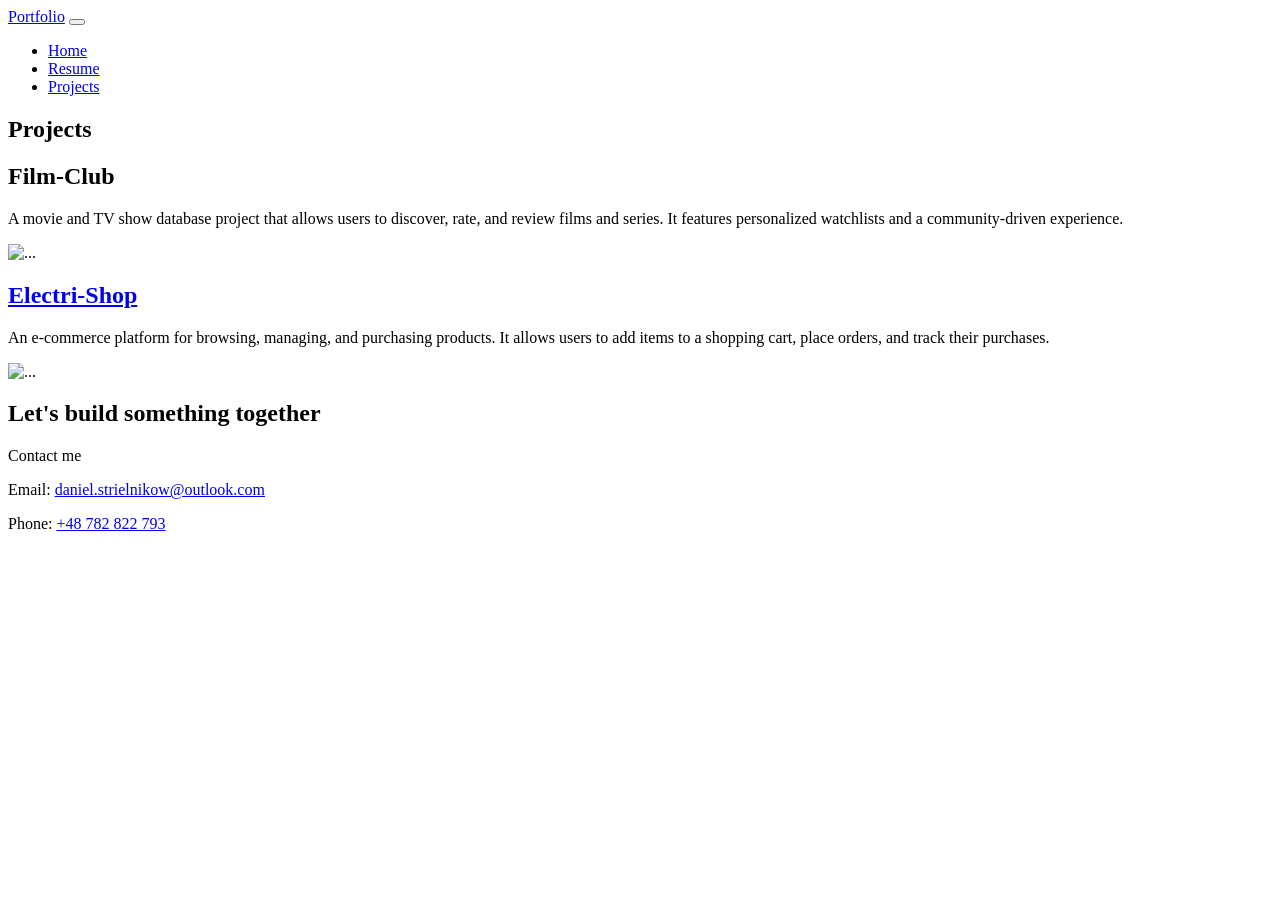
==== projects.html @ 2584d1ca "Fix3" ====
<!DOCTYPE html>
<html lang="pl">
<head>
    <meta charset="utf-8"/>
    <meta name="viewport" content="width=device-width, initial-scale=1, shrink-to-fit=no"/>
    <meta name="description" content="Portfolio Java Developer"/>
    <meta name="author" content="Daniel Strielnikow"/>
    <title>Portfolio - Project</title>
    <!-- Favicon-->
    <link rel="icon" type="image/x-icon" href="images/favicon.ico"/>
    <!-- Custom Google font-->
    <link rel="preconnect" href="https://fonts.googleapis.com"/>
    <link rel="preconnect" href="https://fonts.gstatic.com" crossorigin/>
    <link href="https://fonts.googleapis.com/css2?family=Plus+Jakarta+Sans:wght@100;200;300;400;500;600;700;800;900&amp;display=swap"
          rel="stylesheet"/>
    <!-- Bootstrap icons-->
    <link href="/portfolio/css/styles.css" rel="stylesheet"/>
</head>
<body class="d-flex flex-column h-100 bg-light">
<main class="flex-shrink-0">
    <!-- Navigation-->
    <nav class="navbar navbar-expand-lg navbar-light bg-white py-3">
        <div class="container px-5">
            <a class="navbar-brand" href="/portfolio/index.html"><span class="fw-bolder text-primary">Portfolio</span></a>
            <button class="navbar-toggler" type="button" data-bs-toggle="collapse"
                    data-bs-target="#navbarSupportedContent"
                    aria-controls="navbarSupportedContent" aria-expanded="false" aria-label="Toggle navigation"><span
                    class="navbar-toggler-icon"></span></button>
            <div class="collapse navbar-collapse" id="navbarSupportedContent">
                <ul class="navbar-nav ms-auto mb-2 mb-lg-0 small fw-bolder">
                    <li class="nav-item"><a class="nav-link" href="/portfolio/index.html">Home</a></li>
                    <li class="nav-item"><a class="nav-link" href="/portfolio/resume.html">Resume</a></li>
                    <li class="nav-item"><a class="nav-link" href="/portfolio/projects.html">Projects</a></li>
                </ul>
            </div>
        </div>
    </nav>
    <!-- Projects Section-->
    <section class="py-5">
        <div class="container px-5 mb-5">
            <div class="text-center mb-5">
                <h1 class="display-5 fw-bolder mb-0"><span class="text-gradient d-inline">Projects</span></h1>
            </div>
            <div class="row gx-5 justify-content-center">
                <div class="col-lg-11 col-xl-9 col-xxl-8">
                    <!-- Project Card 1-->
                    <div class="card overflow-hidden shadow rounded-4 border-0 mb-5">
                        <div class="card-body p-0">
                            <div class="d-flex align-items-center">
                                <div class="p-5">
                                    <h2 class="fw-bolder">Film-Club</h2>
                                    <p>
                                        A movie and TV show database project that allows users to discover, rate, and
                                        review films and series.
                                        It features personalized watchlists and a community-driven experience.
                                    </p>
                                </div>
                                <img class="img-fluid" src="https://dummyimage.com/300x400/343a40/6c757d" alt="..."/>
                            </div>
                        </div>
                    </div>
                    <!-- Project Card 2-->
                    <div class="card overflow-hidden shadow rounded-4 border-0">
                        <div class="card-body p-0">
                            <div class="d-flex align-items-center">
                                <div class="p-5">
                                    <a href="https://verdant-tapioca-b788b1.netlify.app/" target="_blank">
                                        <h2 class="fw-bolder">Electri-Shop</h2>
                                    </a>
                                    <p>
                                        An e-commerce platform for browsing, managing, and purchasing products. It
                                        allows users to add
                                        items to a shopping cart, place orders, and track their purchases.
                                    </p>
                                </div>
                                <img class="img-fluid" src="https://dummyimage.com/300x400/343a40/6c757d" alt="..."/>
                            </div>
                        </div>
                    </div>
                </div>
            </div>
        </div>
    </section>
    <section class="py-5 bg-gradient-primary-to-secondary text-white">
        <div class="container px-5 my-5">
            <div class="text-center">
                <h2 class="display-4 fw-bolder mb-4">Let's build something together</h2>
                <p class="fs -3 fw-bold mb-3">Contact me</p>
                <p class="fs-5 mb-1">Email: <a href="mailto:daniel.strielnikow@outlook.com" class="text-white">daniel.strielnikow@outlook.com</a></p>
                <p class="fs-5 mb-0">Phone: <a href="tel:+48782822793" class="text-white">+48 782 822 793</a></p>
            </div>
        </div>
    </section>

</main>
</body>
</html>
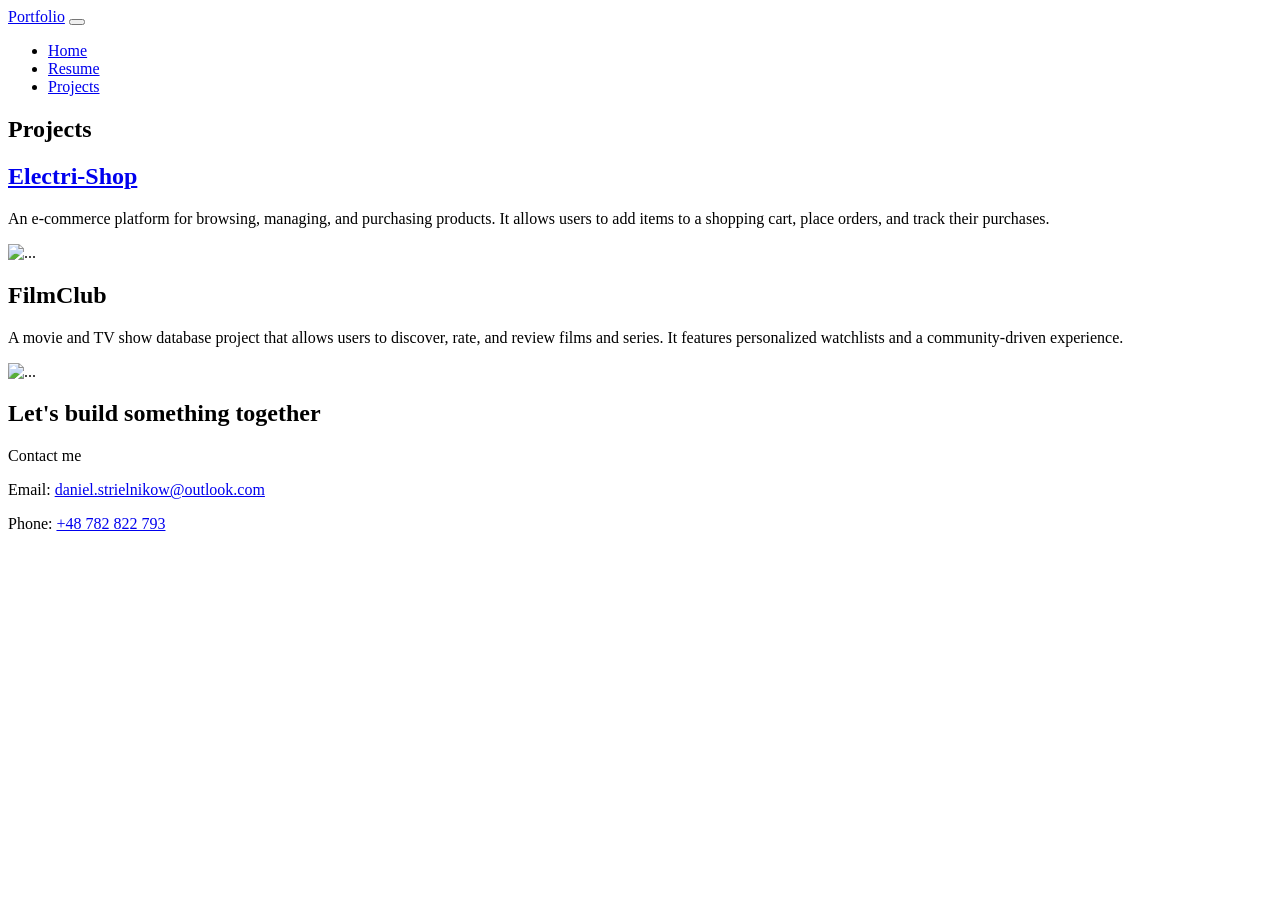
==== commit 8fbda96a: "Add images" ====
--- a/projects.html
+++ b/projects.html
@@ -7,7 +7,7 @@
     <meta name="author" content="Daniel Strielnikow"/>
     <title>Portfolio - Project</title>
     <!-- Favicon-->
-    <link rel="icon" type="image/x-icon" href="images/favicon.ico"/>
+    <link rel="icon" type="image/x-icon" href="/portfolio/images/favicon.ico"/>
     <!-- Custom Google font-->
     <link rel="preconnect" href="https://fonts.googleapis.com"/>
     <link rel="preconnect" href="https://fonts.gstatic.com" crossorigin/>
@@ -43,24 +43,8 @@
             </div>
             <div class="row gx-5 justify-content-center">
                 <div class="col-lg-11 col-xl-9 col-xxl-8">
-                    <!-- Project Card 1-->
+                    <!-- Project Card 2-->
                     <div class="card overflow-hidden shadow rounded-4 border-0 mb-5">
-                        <div class="card-body p-0">
-                            <div class="d-flex align-items-center">
-                                <div class="p-5">
-                                    <h2 class="fw-bolder">Film-Club</h2>
-                                    <p>
-                                        A movie and TV show database project that allows users to discover, rate, and
-                                        review films and series.
-                                        It features personalized watchlists and a community-driven experience.
-                                    </p>
-                                </div>
-                                <img class="img-fluid" src="https://dummyimage.com/300x400/343a40/6c757d" alt="..."/>
-                            </div>
-                        </div>
-                    </div>
-                    <!-- Project Card 2-->
-                    <div class="card overflow-hidden shadow rounded-4 border-0">
                         <div class="card-body p-0">
                             <div class="d-flex align-items-center">
                                 <div class="p-5">
@@ -73,7 +57,23 @@
                                         items to a shopping cart, place orders, and track their purchases.
                                     </p>
                                 </div>
-                                <img class="img-fluid" src="https://dummyimage.com/300x400/343a40/6c757d" alt="..."/>
+                                <img class="img-fluid" src="/portfolio/images/Electri-shop-image.png" alt="..."/>
+                            </div>
+                        </div>
+                    </div>
+                    <!-- Project Card 2-->
+                    <div class="card overflow-hidden shadow rounded-4 border-0 mb-5">
+                        <div class="card-body p-0">
+                            <div class="d-flex align-items-center">
+                                <div class="p-5">
+                                    <h2 class="fw-bolder">FilmClub</h2>
+                                    <p>
+                                        A movie and TV show database project that allows users to discover, rate, and
+                                        review films and series.
+                                        It features personalized watchlists and a community-driven experience.
+                                    </p>
+                                </div>
+                                <img class="img-fluid" src="/portfolio/images/FilmClub-image.png" alt="..."/>
                             </div>
                         </div>
                     </div>
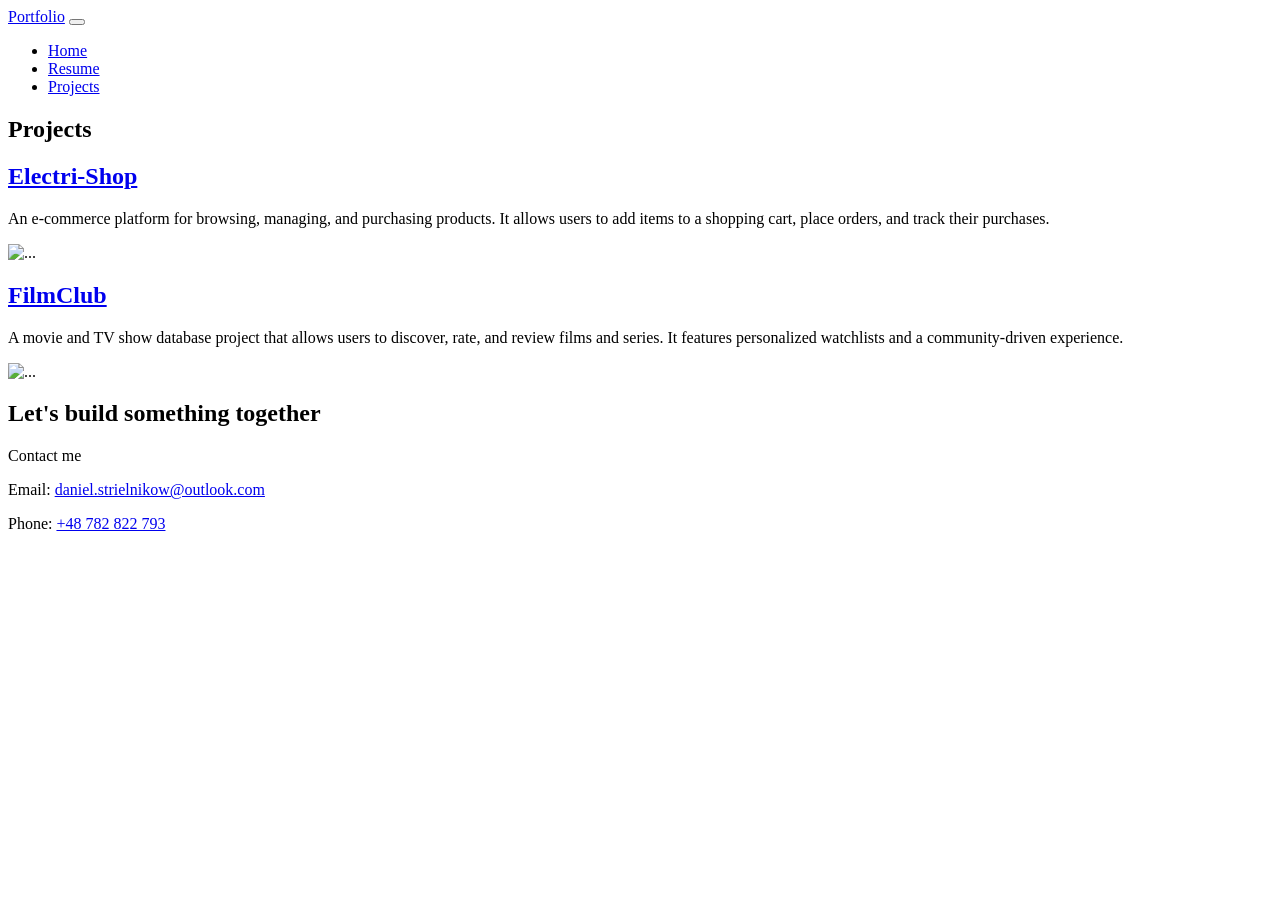
==== commit 9eea6db6: "link project" ====
--- a/projects.html
+++ b/projects.html
@@ -21,7 +21,8 @@
     <!-- Navigation-->
     <nav class="navbar navbar-expand-lg navbar-light bg-white py-3">
         <div class="container px-5">
-            <a class="navbar-brand" href="/portfolio/index.html"><span class="fw-bolder text-primary">Portfolio</span></a>
+            <a class="navbar-brand" href="/portfolio/index.html"><span
+                    class="fw-bolder text-primary">Portfolio</span></a>
             <button class="navbar-toggler" type="button" data-bs-toggle="collapse"
                     data-bs-target="#navbarSupportedContent"
                     aria-controls="navbarSupportedContent" aria-expanded="false" aria-label="Toggle navigation"><span
@@ -66,7 +67,9 @@
                         <div class="card-body p-0">
                             <div class="d-flex align-items-center">
                                 <div class="p-5">
-                                    <h2 class="fw-bolder">FilmClub</h2>
+                                    <a href="https://filmclub-z7r9.onrender.com" target="_blank">
+                                        <h2 class="fw-bolder">FilmClub</h2>
+                                    </a>
                                     <p>
                                         A movie and TV show database project that allows users to discover, rate, and
                                         review films and series.
@@ -86,7 +89,8 @@
             <div class="text-center">
                 <h2 class="display-4 fw-bolder mb-4">Let's build something together</h2>
                 <p class="fs -3 fw-bold mb-3">Contact me</p>
-                <p class="fs-5 mb-1">Email: <a href="mailto:daniel.strielnikow@outlook.com" class="text-white">daniel.strielnikow@outlook.com</a></p>
+                <p class="fs-5 mb-1">Email: <a href="mailto:daniel.strielnikow@outlook.com" class="text-white">daniel.strielnikow@outlook.com</a>
+                </p>
                 <p class="fs-5 mb-0">Phone: <a href="tel:+48782822793" class="text-white">+48 782 822 793</a></p>
             </div>
         </div>
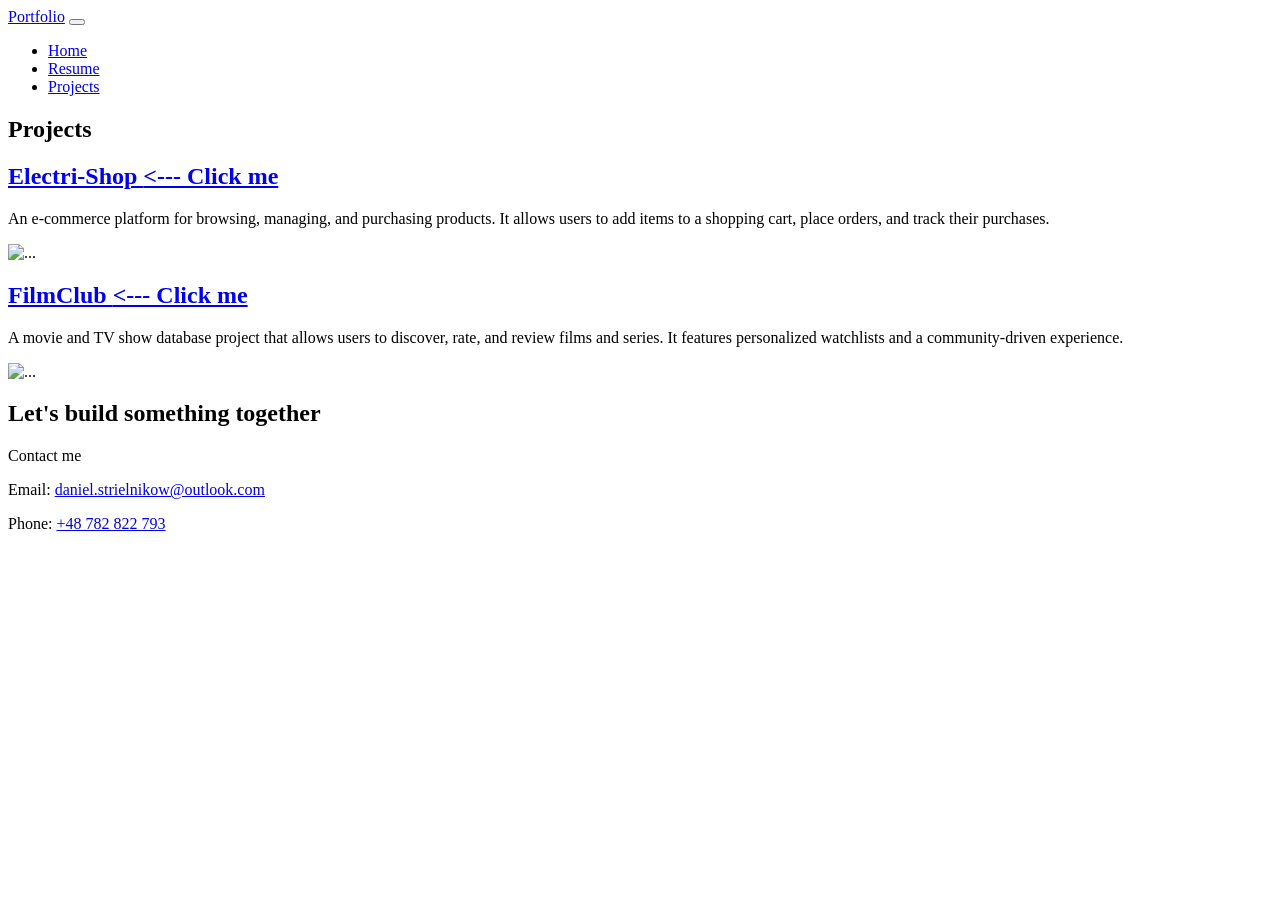
==== commit f0d4ae4a: "Add css Click me" ====
--- a/projects.html
+++ b/projects.html
@@ -50,7 +50,9 @@
                             <div class="d-flex align-items-center">
                                 <div class="p-5">
                                     <a href="https://verdant-tapioca-b788b1.netlify.app/" target="_blank">
-                                        <h2 class="fw-bolder">Electri-Shop</h2>
+                                        <h2 class="fw-bolder">
+                                            Electri-Shop <span class="click-me">&lt;--- Click me</span>
+                                        </h2>
                                     </a>
                                     <p>
                                         An e-commerce platform for browsing, managing, and purchasing products. It
@@ -68,7 +70,9 @@
                             <div class="d-flex align-items-center">
                                 <div class="p-5">
                                     <a href="https://filmclub-z7r9.onrender.com" target="_blank">
-                                        <h2 class="fw-bolder">FilmClub</h2>
+                                        <h2 class="fw-bolder">
+                                            FilmClub <span class="click-me">&lt;--- Click me</span>
+                                        </h2>
                                     </a>
                                     <p>
                                         A movie and TV show database project that allows users to discover, rate, and
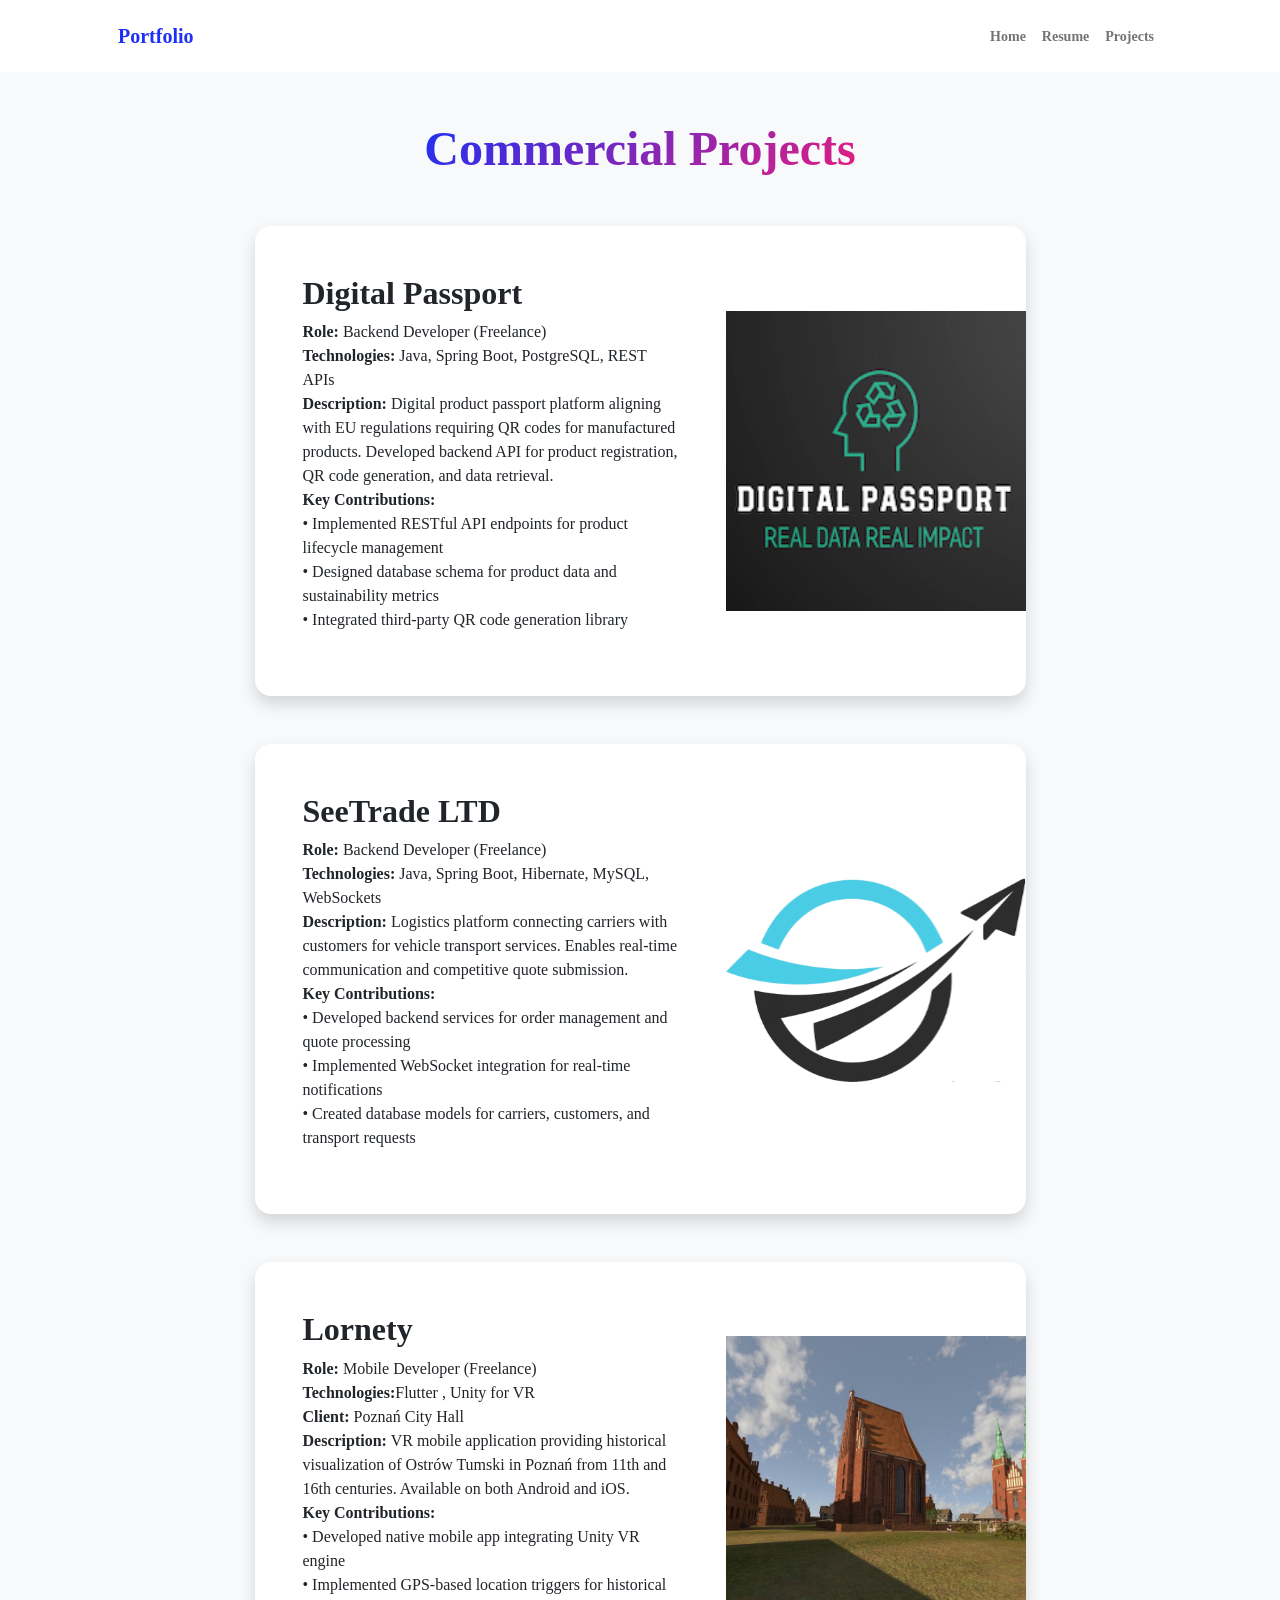
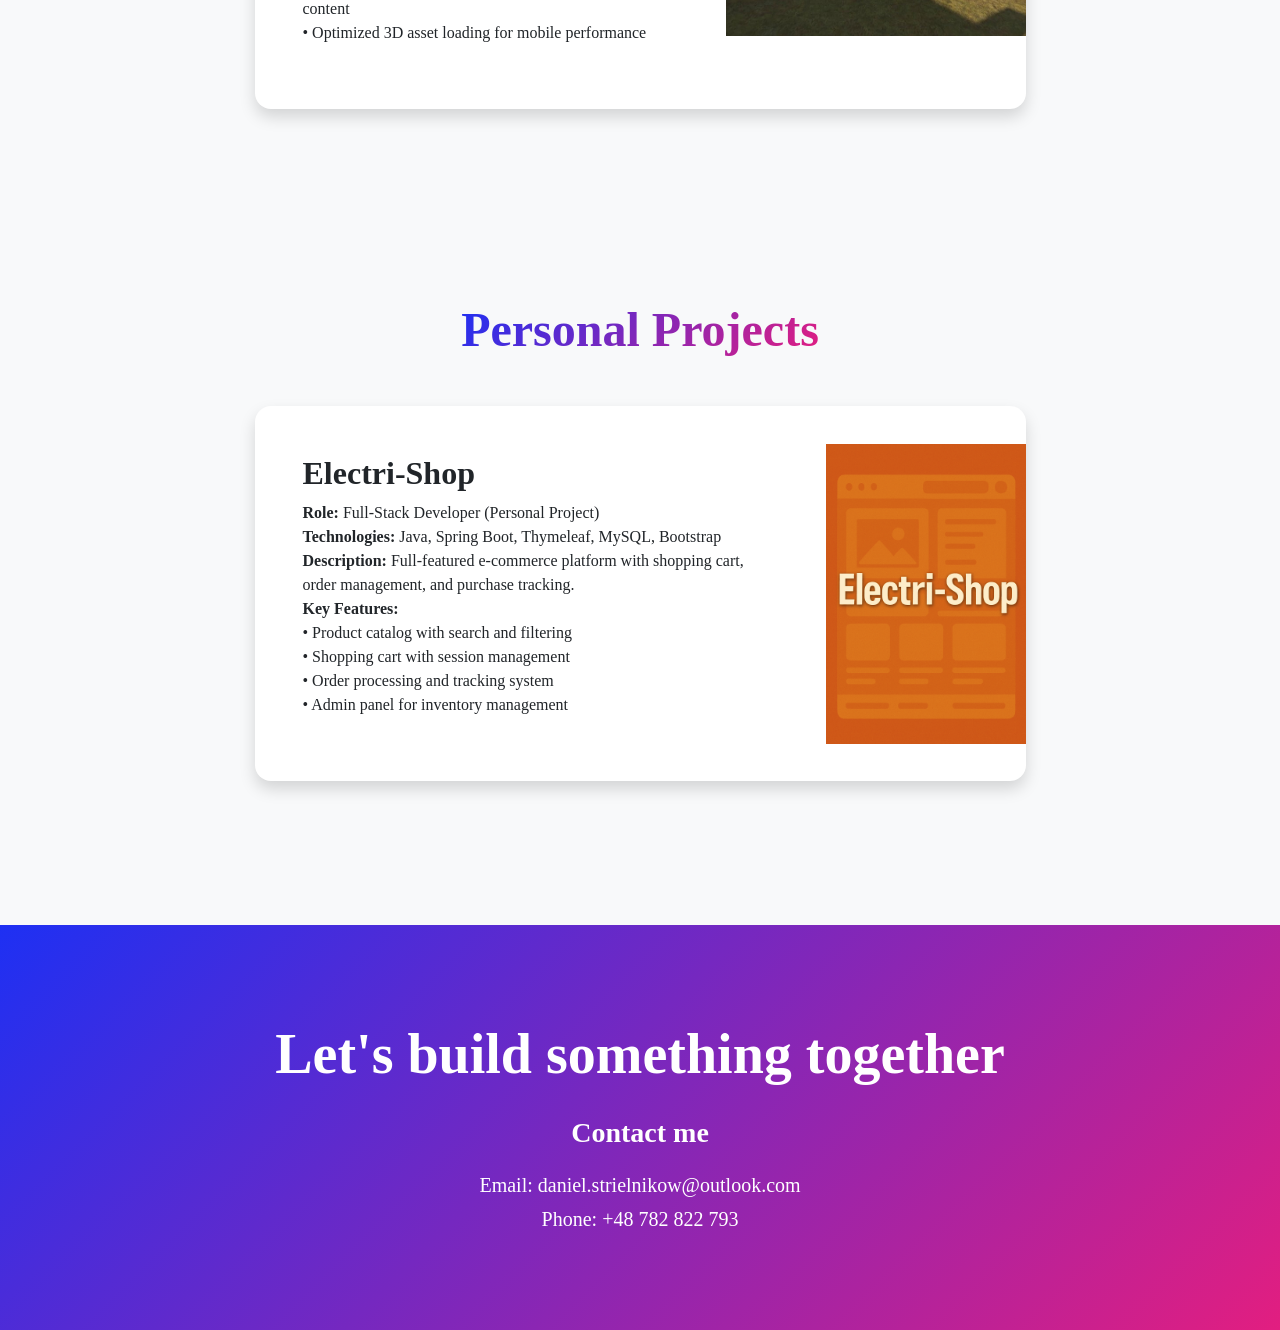
==== commit aee7e8d2: "Improve portfolio professionalism and content" ====
--- a/projects.html
+++ b/projects.html
@@ -3,25 +3,33 @@
 <head>
     <meta charset="utf-8"/>
     <meta name="viewport" content="width=device-width, initial-scale=1, shrink-to-fit=no"/>
-    <meta name="description" content="Portfolio Java Developer"/>
+    <meta name="description" content="Daniel Strielnikow's Projects - Commercial and personal Java projects including Digital Passport, SeeTrade LTD, Lornety VR, and Electri-Shop."/>
     <meta name="author" content="Daniel Strielnikow"/>
-    <title>Portfolio - Project</title>
+    <meta name="keywords" content="Java Projects, E-commerce, Digital Passport, VR Application, Spring Boot, Web Development"/>
+    <title>Projects - Daniel Strielnikow Portfolio</title>
+    <!-- Open Graph / Social Media Meta Tags -->
+    <meta property="og:type" content="website" />
+    <meta property="og:title" content="Projects - Daniel Strielnikow Portfolio" />
+    <meta property="og:description" content="Explore commercial and personal projects by Daniel Strielnikow, including e-commerce platforms, VR applications, and logistics solutions." />
+    <meta name="twitter:card" content="summary_large_image" />
+    <meta name="twitter:title" content="Projects - Daniel Strielnikow Portfolio" />
     <!-- Favicon-->
-    <link rel="icon" type="image/x-icon" href="/portfolio/images/favicon.ico"/>
+    <link rel="icon" type="image/x-icon" href="images/favicon.ico"/>
     <!-- Custom Google font-->
     <link rel="preconnect" href="https://fonts.googleapis.com"/>
     <link rel="preconnect" href="https://fonts.gstatic.com" crossorigin/>
     <link href="https://fonts.googleapis.com/css2?family=Plus+Jakarta+Sans:wght@100;200;300;400;500;600;700;800;900&amp;display=swap"
           rel="stylesheet"/>
     <!-- Bootstrap icons-->
-    <link href="/portfolio/css/styles.css" rel="stylesheet"/>
+    <link href="https://cdn.jsdelivr.net/npm/bootstrap-icons@1.8.1/font/bootstrap-icons.css" rel="stylesheet" />
+    <link href="css/styles.css" rel="stylesheet"/>
 </head>
 <body class="d-flex flex-column h-100 bg-light">
 <main class="flex-shrink-0">
     <!-- Navigation-->
     <nav class="navbar navbar-expand-lg navbar-light bg-white py-3">
         <div class="container px-5">
-            <a class="navbar-brand" href="/portfolio/index.html"><span
+            <a class="navbar-brand" href="index.html"><span
                     class="fw-bolder text-primary">Portfolio</span></a>
             <button class="navbar-toggler" type="button" data-bs-toggle="collapse"
                     data-bs-target="#navbarSupportedContent"
@@ -29,18 +37,105 @@
                     class="navbar-toggler-icon"></span></button>
             <div class="collapse navbar-collapse" id="navbarSupportedContent">
                 <ul class="navbar-nav ms-auto mb-2 mb-lg-0 small fw-bolder">
-                    <li class="nav-item"><a class="nav-link" href="/portfolio/index.html">Home</a></li>
-                    <li class="nav-item"><a class="nav-link" href="/portfolio/resume.html">Resume</a></li>
-                    <li class="nav-item"><a class="nav-link" href="/portfolio/projects.html">Projects</a></li>
+                    <li class="nav-item"><a class="nav-link" href="index.html">Home</a></li>
+                    <li class="nav-item"><a class="nav-link" href="resume.html">Resume</a></li>
+                    <li class="nav-item"><a class="nav-link" href="projects.html">Projects</a></li>
                 </ul>
             </div>
         </div>
     </nav>
+    <!-- commercial project Section-->
+    <section class="py-5">
+        <div class="container px-5 mb-5">
+            <div class="text-center mb-5">
+                <h1 class="display-5 fw-bolder mb-0"><span class="text-gradient d-inline">Commercial Projects</span></h1>
+            </div>
+            <div class="row gx-5 justify-content-center">
+                <div class="col-lg-11 col-xl-9 col-xxl-8">
+                    <!-- Project Card 2-->
+                    <div class="card overflow-hidden shadow rounded-4 border-0 mb-5">
+                        <div class="card-body p-0">
+                            <div class="d-flex align-items-center">
+                                <div class="p-5">
+                                        <h2 class="fw-bolder">
+                                            Digital Passport
+                                        </h2>
+                                    <p>
+                                        <strong>Role:</strong> Backend Developer (Freelance)<br>
+                                        <strong>Technologies:</strong> Java, Spring Boot, PostgreSQL, REST APIs<br>
+                                        <strong>Description:</strong> Digital product passport platform aligning with EU regulations
+                                        requiring QR codes for manufactured products. Developed backend API for product registration,
+                                        QR code generation, and data retrieval.<br>
+                                        <strong>Key Contributions:</strong><br>
+                                        • Implemented RESTful API endpoints for product lifecycle management<br>
+                                        • Designed database schema for product data and sustainability metrics<br>
+                                        • Integrated third-party QR code generation library
+                                    </p>
+                                </div>
+                                <img class="img-fluid project-img" src="images/digital-passport.png" alt="Digital Passport platform screenshot"/>
+                            </div>
+                        </div>
+                    </div>
+                    <!-- Project Card 2-->
+                    <div class="card overflow-hidden shadow rounded-4 border-0 mb-5">
+                        <div class="card-body p-0">
+                            <div class="d-flex align-items-center">
+                                <div class="p-5">
+                                    <a href="https://seetrade.eu/pl/" target="_blank">
+                                        <h2 class="fw-bolder">
+                                            SeeTrade LTD
+                                        </h2>
+                                    </a>
+                                    <p>
+                                        <strong>Role:</strong> Backend Developer (Freelance)<br>
+                                        <strong>Technologies:</strong> Java, Spring Boot, Hibernate, MySQL, WebSockets<br>
+                                        <strong>Description:</strong> Logistics platform connecting carriers with customers for vehicle
+                                        transport services. Enables real-time communication and competitive quote submission.<br>
+                                        <strong>Key Contributions:</strong><br>
+                                        • Developed backend services for order management and quote processing<br>
+                                        • Implemented WebSocket integration for real-time notifications<br>
+                                        • Created database models for carriers, customers, and transport requests
+                                    </p>
+                                </div>
+                                <img class="img-fluid project-img project-img-small" src="images/seetradeLogo-D3Ym0yxh.svg" alt="SeeTrade LTD logistics platform logo"/>
+                            </div>
+                        </div>
+                    </div>
+                    <!-- Project Card 2-->
+                    <div class="card overflow-hidden shadow rounded-4 border-0 mb-5">
+                        <div class="card-body p-0">
+                            <div class="d-flex align-items-center">
+                                <div class="p-5">
+                                    <a href="https://rezerwat.muzarp.poznan.pl/pl/aplikacja-oka-czasu" target="_blank">
+                                        <h2 class="fw-bolder">
+                                            Lornety
+                                        </h2>
+                                    </a>
+                                    <p>
+                                        <strong>Role:</strong> Mobile Developer (Freelance)<br>
+                                        <strong>Technologies:</strong>Flutter , Unity for VR<br>
+                                        <strong>Client:</strong> Poznań City Hall<br>
+                                        <strong>Description:</strong> VR mobile application providing historical visualization of
+                                        Ostrów Tumski in Poznań from 11th and 16th centuries. Available on both Android and iOS.<br>
+                                        <strong>Key Contributions:</strong><br>
+                                        • Developed native mobile app integrating Unity VR engine<br>
+                                        • Implemented GPS-based location triggers for historical content<br>
+                                        • Optimized 3D asset loading for mobile performance
+                                    </p>
+                                </div>
+                                <img class="img-fluid project-img" src="images/xvi luneta.jpg" alt="Lornety VR mobile application screenshot"/>
+                            </div>
+                        </div>
+                    </div>
+                </div>
+            </div>
+        </div>
+    </section>
     <!-- Projects Section-->
     <section class="py-5">
         <div class="container px-5 mb-5">
             <div class="text-center mb-5">
-                <h1 class="display-5 fw-bolder mb-0"><span class="text-gradient d-inline">Projects</span></h1>
+                <h1 class="display-5 fw-bolder mb-0"><span class="text-gradient d-inline">Personal Projects</span></h1>
             </div>
             <div class="row gx-5 justify-content-center">
                 <div class="col-lg-11 col-xl-9 col-xxl-8">
@@ -51,36 +146,22 @@
                                 <div class="p-5">
                                     <a href="https://verdant-tapioca-b788b1.netlify.app/" target="_blank">
                                         <h2 class="fw-bolder">
-                                            Electri-Shop <span class="click-me">&lt;--- Click me</span>
+                                            Electri-Shop 
                                         </h2>
                                     </a>
                                     <p>
-                                        An e-commerce platform for browsing, managing, and purchasing products. It
-                                        allows users to add
-                                        items to a shopping cart, place orders, and track their purchases.
+                                        <strong>Role:</strong> Full-Stack Developer (Personal Project)<br>
+                                        <strong>Technologies:</strong> Java, Spring Boot, Thymeleaf, MySQL, Bootstrap<br>
+                                        <strong>Description:</strong> Full-featured e-commerce platform with shopping cart,
+                                        order management, and purchase tracking.<br>
+                                        <strong>Key Features:</strong><br>
+                                        • Product catalog with search and filtering<br>
+                                        • Shopping cart with session management<br>
+                                        • Order processing and tracking system<br>
+                                        • Admin panel for inventory management
                                     </p>
                                 </div>
-                                <img class="img-fluid" src="/portfolio/images/Electri-shop-image.png" alt="..."/>
-                            </div>
-                        </div>
-                    </div>
-                    <!-- Project Card 2-->
-                    <div class="card overflow-hidden shadow rounded-4 border-0 mb-5">
-                        <div class="card-body p-0">
-                            <div class="d-flex align-items-center">
-                                <div class="p-5">
-                                    <a href="https://filmclub-z7r9.onrender.com" target="_blank">
-                                        <h2 class="fw-bolder">
-                                            FilmClub <span class="click-me">&lt;--- Click me</span>
-                                        </h2>
-                                    </a>
-                                    <p>
-                                        A movie and TV show database project that allows users to discover, rate, and
-                                        review films and series.
-                                        It features personalized watchlists and a community-driven experience.
-                                    </p>
-                                </div>
-                                <img class="img-fluid" src="/portfolio/images/FilmClub-image.png" alt="..."/>
+                                <img class="img-fluid project-img" src="images/Electri-shop-image.png" alt="Electri-Shop e-commerce platform screenshot"/>
                             </div>
                         </div>
                     </div>
@@ -92,7 +173,7 @@
         <div class="container px-5 my-5">
             <div class="text-center">
                 <h2 class="display-4 fw-bolder mb-4">Let's build something together</h2>
-                <p class="fs -3 fw-bold mb-3">Contact me</p>
+                <p class="fs-3 fw-bold mb-3">Contact me</p>
                 <p class="fs-5 mb-1">Email: <a href="mailto:daniel.strielnikow@outlook.com" class="text-white">daniel.strielnikow@outlook.com</a>
                 </p>
                 <p class="fs-5 mb-0">Phone: <a href="tel:+48782822793" class="text-white">+48 782 822 793</a></p>
@@ -101,5 +182,7 @@
     </section>
 
 </main>
+<!-- Bootstrap core JS-->
+<script src="https://cdn.jsdelivr.net/npm/bootstrap@5.2.3/dist/js/bootstrap.bundle.min.js"></script>
 </body>
 </html>
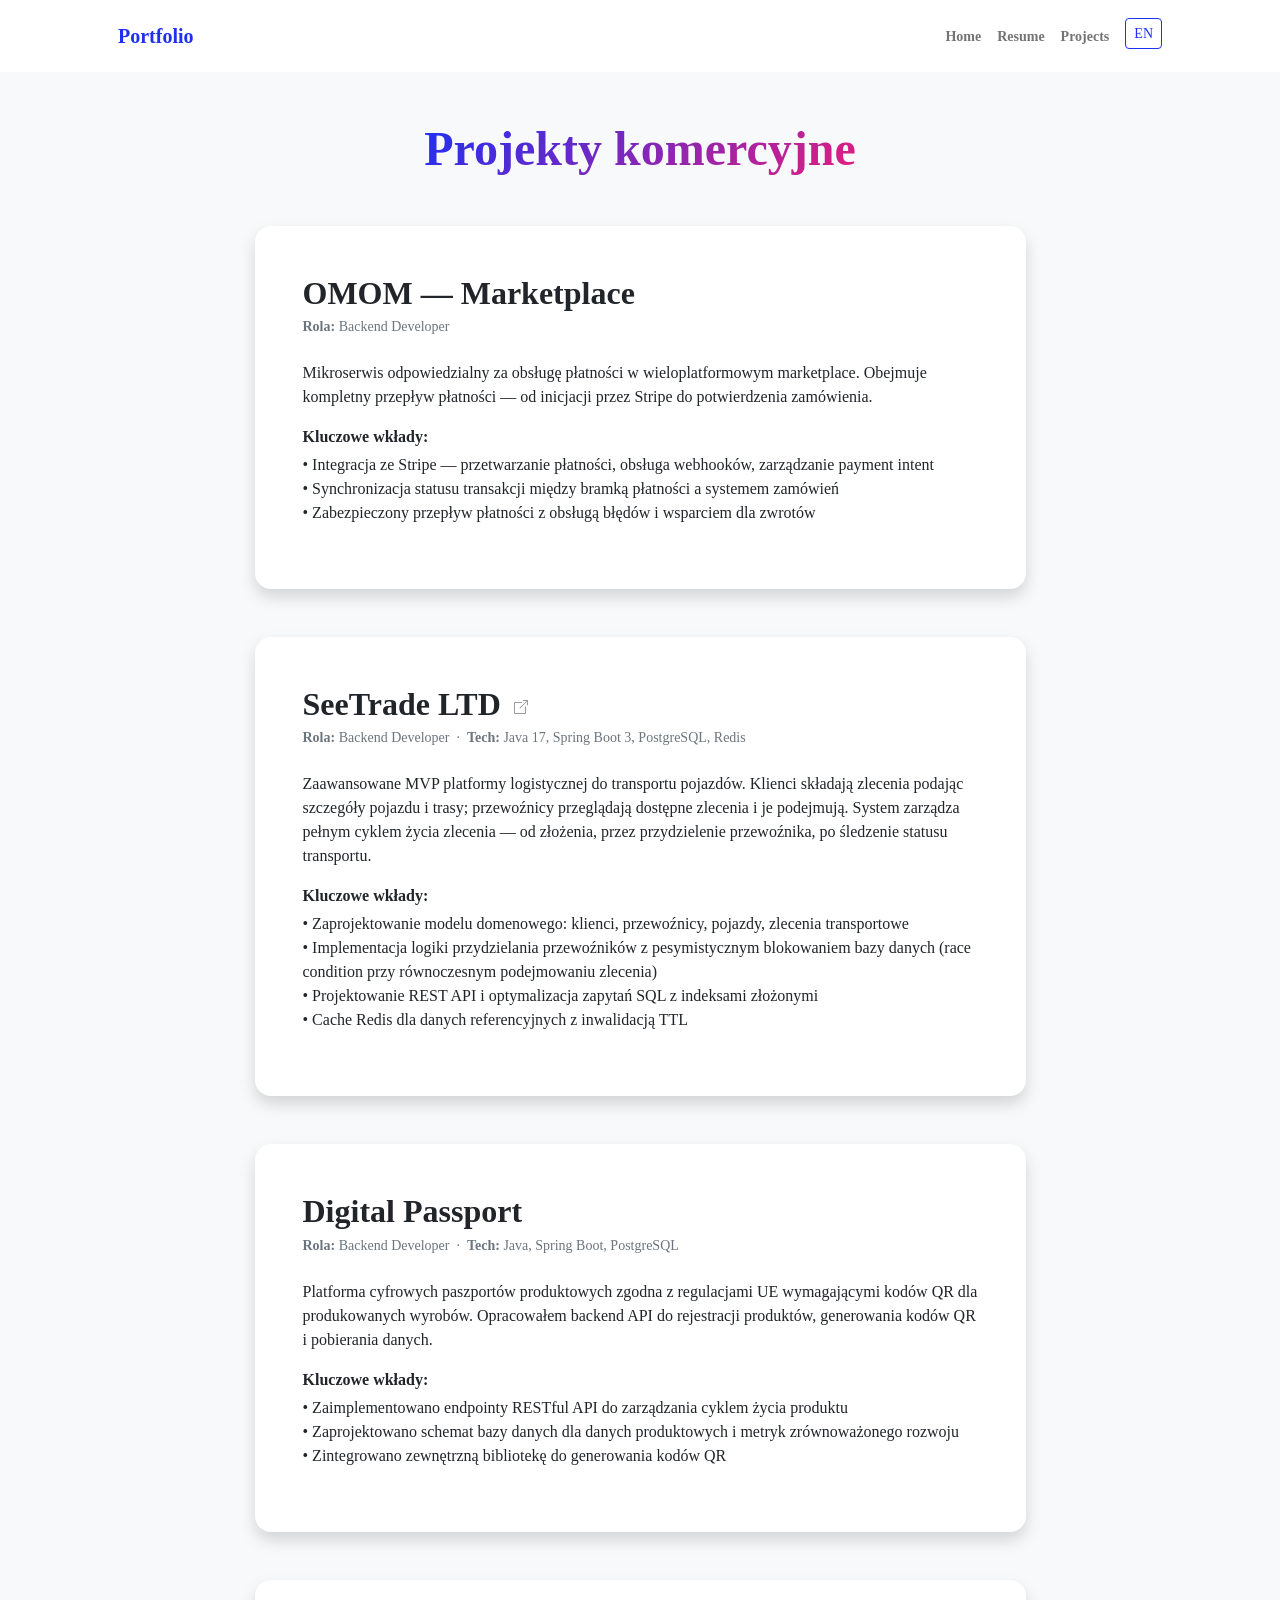
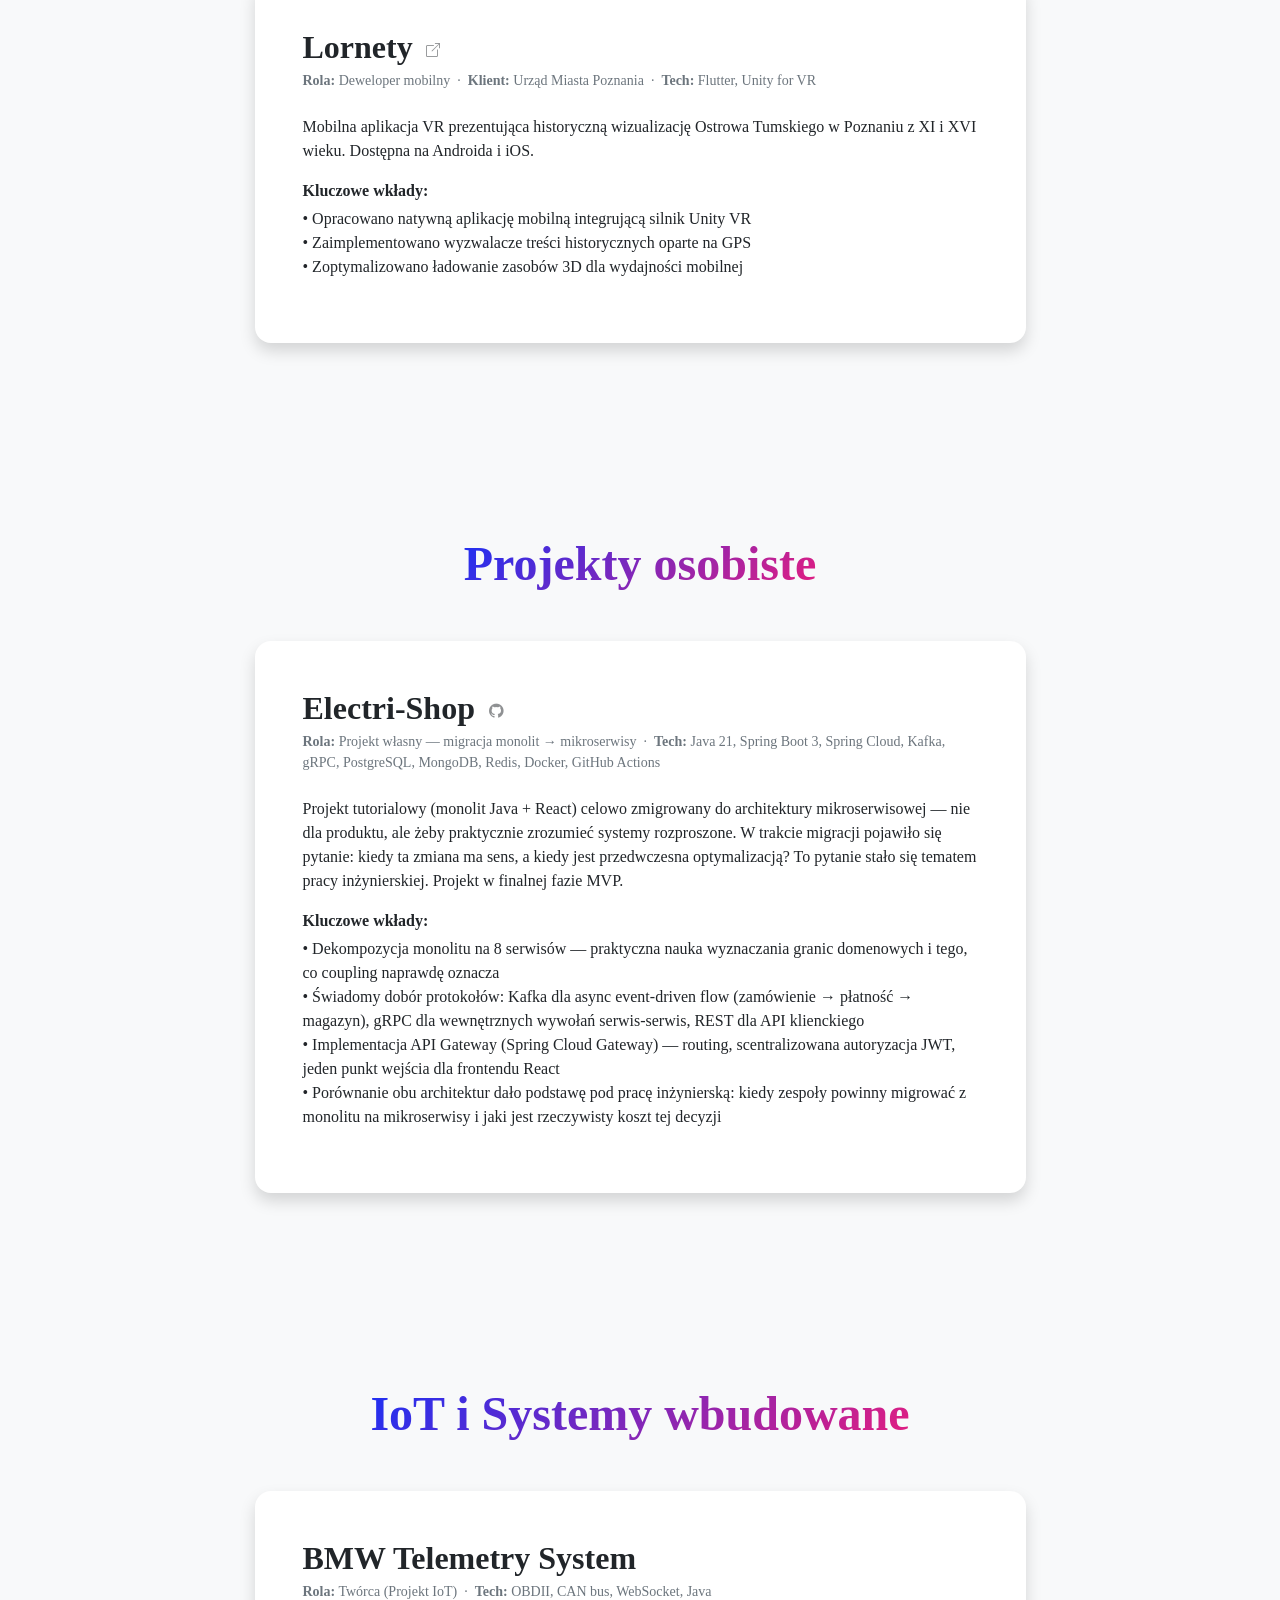
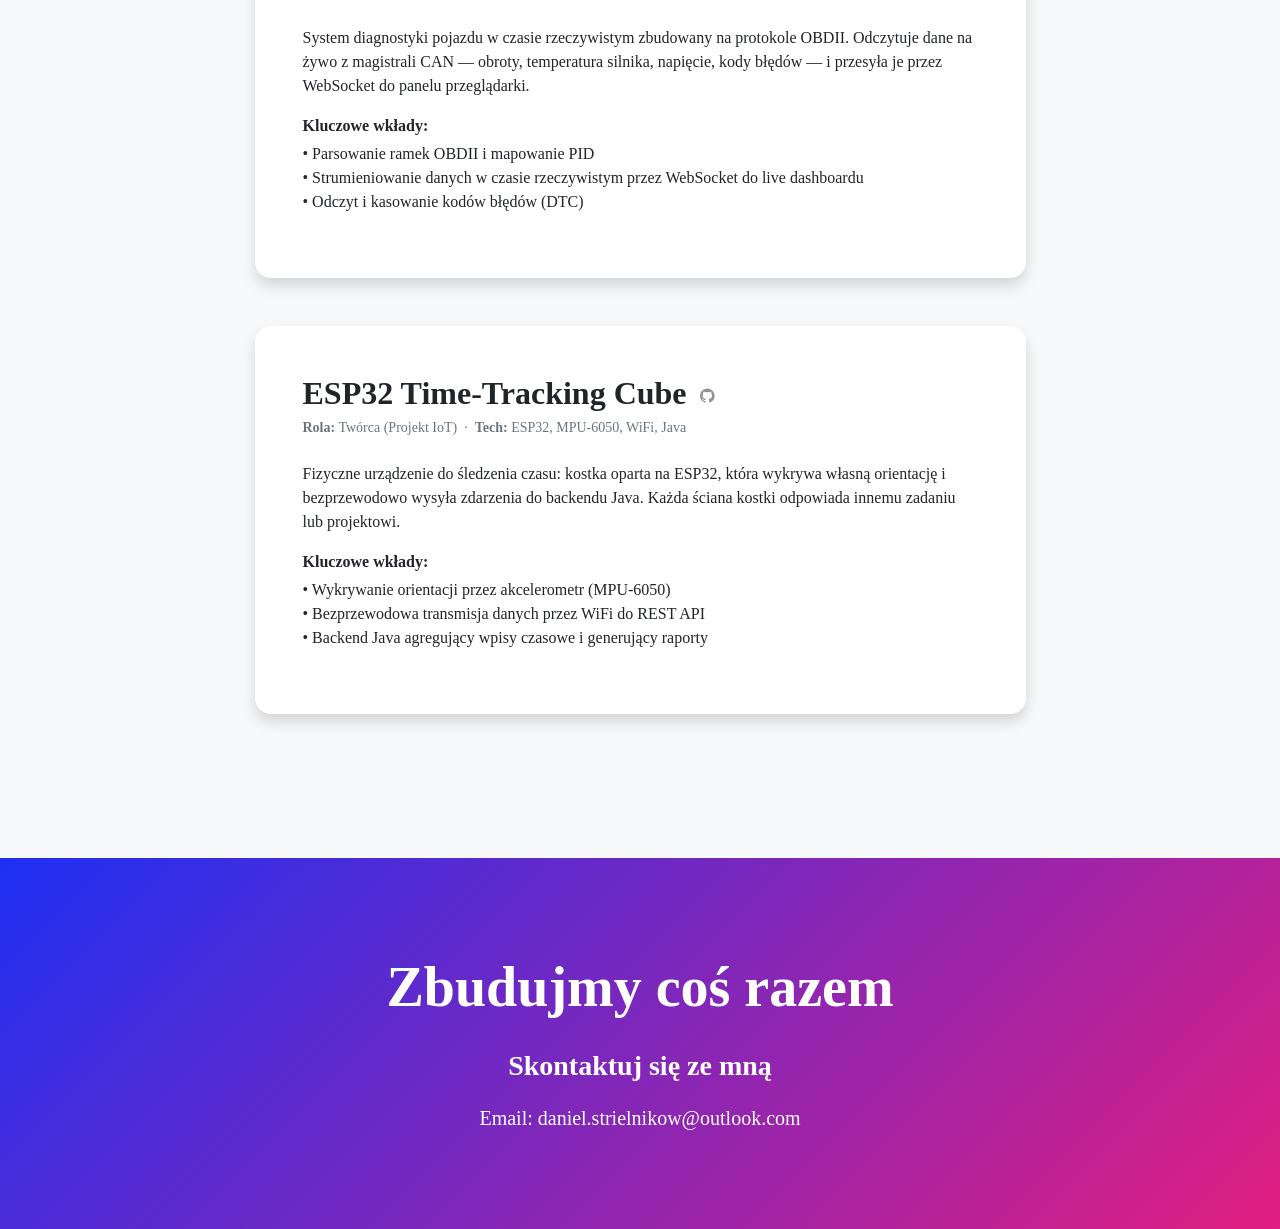
==== commit 2321af57: "Update portfolio" ====
--- a/projects.html
+++ b/projects.html
@@ -3,14 +3,14 @@
 <head>
     <meta charset="utf-8"/>
     <meta name="viewport" content="width=device-width, initial-scale=1, shrink-to-fit=no"/>
-    <meta name="description" content="Daniel Strielnikow's Projects - Commercial and personal Java projects including Digital Passport, SeeTrade LTD, Lornety VR, and Electri-Shop."/>
+    <meta name="description" content="Daniel Strielnikow's Projects - Commercial and personal Java projects including OMOM Marketplace, Digital Passport, SeeTrade LTD, Lornety VR, and IoT systems."/>
     <meta name="author" content="Daniel Strielnikow"/>
-    <meta name="keywords" content="Java Projects, E-commerce, Digital Passport, VR Application, Spring Boot, Web Development"/>
+    <meta name="keywords" content="Java Projects, E-commerce, Digital Passport, VR Application, Spring Boot, Web Development, IoT, OMOM Marketplace"/>
     <title>Projects - Daniel Strielnikow Portfolio</title>
     <!-- Open Graph / Social Media Meta Tags -->
     <meta property="og:type" content="website" />
     <meta property="og:title" content="Projects - Daniel Strielnikow Portfolio" />
-    <meta property="og:description" content="Explore commercial and personal projects by Daniel Strielnikow, including e-commerce platforms, VR applications, and logistics solutions." />
+    <meta property="og:description" content="Explore commercial and personal projects by Daniel Strielnikow, including marketplace platforms, e-commerce systems, VR applications, and IoT devices." />
     <meta name="twitter:card" content="summary_large_image" />
     <meta name="twitter:title" content="Projects - Daniel Strielnikow Portfolio" />
     <!-- Favicon-->
@@ -29,154 +29,206 @@
     <!-- Navigation-->
     <nav class="navbar navbar-expand-lg navbar-light bg-white py-3">
         <div class="container px-5">
-            <a class="navbar-brand" href="index.html"><span
-                    class="fw-bolder text-primary">Portfolio</span></a>
+            <a class="navbar-brand" href="index.html"><span class="fw-bolder text-primary">Portfolio</span></a>
             <button class="navbar-toggler" type="button" data-bs-toggle="collapse"
                     data-bs-target="#navbarSupportedContent"
                     aria-controls="navbarSupportedContent" aria-expanded="false" aria-label="Toggle navigation"><span
                     class="navbar-toggler-icon"></span></button>
             <div class="collapse navbar-collapse" id="navbarSupportedContent">
                 <ul class="navbar-nav ms-auto mb-2 mb-lg-0 small fw-bolder">
-                    <li class="nav-item"><a class="nav-link" href="index.html">Home</a></li>
-                    <li class="nav-item"><a class="nav-link" href="resume.html">Resume</a></li>
-                    <li class="nav-item"><a class="nav-link" href="projects.html">Projects</a></li>
+                    <li class="nav-item"><a class="nav-link" href="index.html" data-i18n="nav.home">Home</a></li>
+                    <li class="nav-item"><a class="nav-link" href="resume.html" data-i18n="nav.resume">Resume</a></li>
+                    <li class="nav-item"><a class="nav-link" href="projects.html" data-i18n="nav.projects">Projects</a></li>
+                    <li class="nav-item ms-lg-2 mt-2 mt-lg-0"><button id="lang-toggle" class="btn btn-outline-primary btn-sm">EN</button></li>
                 </ul>
             </div>
         </div>
     </nav>
-    <!-- commercial project Section-->
+
+    <!-- Commercial Projects Section-->
     <section class="py-5">
         <div class="container px-5 mb-5">
             <div class="text-center mb-5">
-                <h1 class="display-5 fw-bolder mb-0"><span class="text-gradient d-inline">Commercial Projects</span></h1>
+                <h1 class="display-5 fw-bolder mb-0"><span class="text-gradient d-inline" data-i18n="projects.commercial.title">Projekty komercyjne</span></h1>
             </div>
             <div class="row gx-5 justify-content-center">
                 <div class="col-lg-11 col-xl-9 col-xxl-8">
-                    <!-- Project Card 2-->
-                    <div class="card overflow-hidden shadow rounded-4 border-0 mb-5">
-                        <div class="card-body p-0">
-                            <div class="d-flex align-items-center">
-                                <div class="p-5">
-                                        <h2 class="fw-bolder">
-                                            Digital Passport
-                                        </h2>
-                                    <p>
-                                        <strong>Role:</strong> Backend Developer (Freelance)<br>
-                                        <strong>Technologies:</strong> Java, Spring Boot, PostgreSQL, REST APIs<br>
-                                        <strong>Description:</strong> Digital product passport platform aligning with EU regulations
-                                        requiring QR codes for manufactured products. Developed backend API for product registration,
-                                        QR code generation, and data retrieval.<br>
-                                        <strong>Key Contributions:</strong><br>
-                                        • Implemented RESTful API endpoints for product lifecycle management<br>
-                                        • Designed database schema for product data and sustainability metrics<br>
-                                        • Integrated third-party QR code generation library
-                                    </p>
-                                </div>
-                                <img class="img-fluid project-img" src="images/digital-passport.png" alt="Digital Passport platform screenshot"/>
-                            </div>
-                        </div>
-                    </div>
-                    <!-- Project Card 2-->
-                    <div class="card overflow-hidden shadow rounded-4 border-0 mb-5">
-                        <div class="card-body p-0">
-                            <div class="d-flex align-items-center">
-                                <div class="p-5">
-                                    <a href="https://seetrade.eu/pl/" target="_blank">
-                                        <h2 class="fw-bolder">
-                                            SeeTrade LTD
-                                        </h2>
-                                    </a>
-                                    <p>
-                                        <strong>Role:</strong> Backend Developer (Freelance)<br>
-                                        <strong>Technologies:</strong> Java, Spring Boot, Hibernate, MySQL, WebSockets<br>
-                                        <strong>Description:</strong> Logistics platform connecting carriers with customers for vehicle
-                                        transport services. Enables real-time communication and competitive quote submission.<br>
-                                        <strong>Key Contributions:</strong><br>
-                                        • Developed backend services for order management and quote processing<br>
-                                        • Implemented WebSocket integration for real-time notifications<br>
-                                        • Created database models for carriers, customers, and transport requests
-                                    </p>
-                                </div>
-                                <img class="img-fluid project-img project-img-small" src="images/seetradeLogo-D3Ym0yxh.svg" alt="SeeTrade LTD logistics platform logo"/>
-                            </div>
-                        </div>
-                    </div>
-                    <!-- Project Card 2-->
-                    <div class="card overflow-hidden shadow rounded-4 border-0 mb-5">
-                        <div class="card-body p-0">
-                            <div class="d-flex align-items-center">
-                                <div class="p-5">
-                                    <a href="https://rezerwat.muzarp.poznan.pl/pl/aplikacja-oka-czasu" target="_blank">
-                                        <h2 class="fw-bolder">
-                                            Lornety
-                                        </h2>
-                                    </a>
-                                    <p>
-                                        <strong>Role:</strong> Mobile Developer (Freelance)<br>
-                                        <strong>Technologies:</strong>Flutter , Unity for VR<br>
-                                        <strong>Client:</strong> Poznań City Hall<br>
-                                        <strong>Description:</strong> VR mobile application providing historical visualization of
-                                        Ostrów Tumski in Poznań from 11th and 16th centuries. Available on both Android and iOS.<br>
-                                        <strong>Key Contributions:</strong><br>
-                                        • Developed native mobile app integrating Unity VR engine<br>
-                                        • Implemented GPS-based location triggers for historical content<br>
-                                        • Optimized 3D asset loading for mobile performance
-                                    </p>
-                                </div>
-                                <img class="img-fluid project-img" src="images/xvi luneta.jpg" alt="Lornety VR mobile application screenshot"/>
-                            </div>
-                        </div>
-                    </div>
+
+                    <!-- OMOM Card -->
+                    <div class="card overflow-hidden shadow rounded-4 border-0 mb-5">
+                        <div class="card-body p-5">
+                            <h2 class="fw-bolder mb-1">OMOM — Marketplace</h2>
+                            <p class="text-muted small mb-4">
+                                <strong data-i18n="label.role">Rola:</strong> <span data-i18n="omom.role">Backend Developer</span>
+                            </p>
+                            <p data-i18n="omom.desc">Mikroserwis odpowiedzialny za obsługę płatności w wieloplatformowym marketplace. Obejmuje kompletny przepływ płatności — od inicjacji przez Stripe do potwierdzenia zamówienia.</p>
+                            <p class="fw-bold mb-1 mt-3" data-i18n="label.contrib">Kluczowe wkłady:</p>
+                            <p>
+                                • <span data-i18n="omom.feat1">Integracja ze Stripe — przetwarzanie płatności, obsługa webhooków, zarządzanie payment intent</span><br>
+                                • <span data-i18n="omom.feat2">Synchronizacja statusu transakcji między bramką płatności a systemem zamówień</span><br>
+                                • <span data-i18n="omom.feat3">Zabezpieczony przepływ płatności z obsługą błędów i wsparciem dla zwrotów</span>
+                            </p>
+                        </div>
+                    </div>
+
+                    <!-- SeeTrade Card -->
+                    <div class="card overflow-hidden shadow rounded-4 border-0 mb-5">
+                        <div class="card-body p-5">
+                            <h2 class="fw-bolder mb-1"><a href="https://seetrade.htri.com.pl/pl/" target="_blank" class="card-title-link">SeeTrade LTD <i class="bi bi-box-arrow-up-right link-icon"></i></a></h2>
+                            <p class="text-muted small mb-4">
+                                <strong data-i18n="label.role">Rola:</strong> <span data-i18n="st.role">Backend Developer</span>
+                                &nbsp;·&nbsp;
+                                <strong>Tech:</strong> Java 17, Spring Boot 3, PostgreSQL, Redis
+                            </p>
+                            <p data-i18n="st.summary">Zaawansowane MVP platformy logistycznej do transportu pojazdów. Klienci składają zlecenia podając szczegóły pojazdu i trasy; przewoźnicy przeglądają dostępne zlecenia i je podejmują. System zarządza pełnym cyklem życia zlecenia — od złożenia, przez przydzielenie przewoźnika, po śledzenie statusu transportu.</p>
+                            <p class="fw-bold mb-1 mt-3" data-i18n="label.contrib">Kluczowe wkłady:</p>
+                            <p>
+                                • <span data-i18n="st.contrib1">Zaprojektowanie modelu domenowego: klienci, przewoźnicy, pojazdy, zlecenia transportowe</span><br>
+                                • <span data-i18n="st.contrib2">Implementacja logiki przydzielania przewoźników z pesymistycznym blokowaniem bazy danych (race condition przy równoczesnym podejmowaniu zlecenia)</span><br>
+                                • <span data-i18n="st.contrib3">Projektowanie REST API i optymalizacja zapytań SQL z indeksami złożonymi</span><br>
+                                • <span data-i18n="st.contrib4">Cache Redis dla danych referencyjnych z inwalidacją TTL</span>
+                            </p>
+                        </div>
+                    </div>
+
+                    <!-- Digital Passport Card -->
+                    <div class="card overflow-hidden shadow rounded-4 border-0 mb-5">
+                        <div class="card-body p-5">
+                            <h2 class="fw-bolder mb-1">Digital Passport</h2>
+                            <p class="text-muted small mb-4">
+                                <strong data-i18n="label.role">Rola:</strong> <span data-i18n="dp.role">Backend Developer</span>
+                                &nbsp;·&nbsp;
+                                <strong>Tech:</strong> Java, Spring Boot, PostgreSQL
+                            </p>
+                            <p data-i18n="dp.desc">Platforma cyfrowych paszportów produktowych zgodna z regulacjami UE wymagającymi kodów QR dla produkowanych wyrobów. Opracowałem backend API do rejestracji produktów, generowania kodów QR i pobierania danych.</p>
+                            <p class="fw-bold mb-1 mt-3" data-i18n="label.contrib">Kluczowe wkłady:</p>
+                            <p>
+                                • <span data-i18n="dp.feat1">Zaimplementowano endpointy RESTful API do zarządzania cyklem życia produktu</span><br>
+                                • <span data-i18n="dp.feat2">Zaprojektowano schemat bazy danych dla danych produktowych i metryk zrównoważonego rozwoju</span><br>
+                                • <span data-i18n="dp.feat3">Zintegrowano zewnętrzną bibliotekę do generowania kodów QR</span>
+                            </p>
+                        </div>
+                    </div>
+
+                    <!-- Lornety Card -->
+                    <div class="card overflow-hidden shadow rounded-4 border-0 mb-5">
+                        <div class="card-body p-5">
+                            <h2 class="fw-bolder mb-1"><a href="https://okaczasu.link/" target="_blank" class="card-title-link">Lornety <i class="bi bi-box-arrow-up-right link-icon"></i></a></h2>
+                            <p class="text-muted small mb-4">
+                                <strong data-i18n="label.role">Rola:</strong> <span data-i18n="ln.role">Deweloper mobilny</span>
+                                &nbsp;·&nbsp;
+                                <strong data-i18n="label.client">Klient:</strong> <span data-i18n="ln.client">Urząd Miasta Poznania</span>
+                                &nbsp;·&nbsp;
+                                <strong>Tech:</strong> Flutter, Unity for VR
+                            </p>
+                            <p data-i18n="ln.desc">Mobilna aplikacja VR prezentująca historyczną wizualizację Ostrowa Tumskiego w Poznaniu z XI i XVI wieku. Dostępna na Androida i iOS.</p>
+                            <p class="fw-bold mb-1 mt-3" data-i18n="label.contrib">Kluczowe wkłady:</p>
+                            <p>
+                                • <span data-i18n="ln.feat1">Opracowano natywną aplikację mobilną integrującą silnik Unity VR</span><br>
+                                • <span data-i18n="ln.feat2">Zaimplementowano wyzwalacze treści historycznych oparte na GPS</span><br>
+                                • <span data-i18n="ln.feat3">Zoptymalizowano ładowanie zasobów 3D dla wydajności mobilnej</span>
+                            </p>
+                        </div>
+                    </div>
+
                 </div>
             </div>
         </div>
     </section>
-    <!-- Projects Section-->
+
+    <!-- Personal Projects Section-->
     <section class="py-5">
         <div class="container px-5 mb-5">
             <div class="text-center mb-5">
-                <h1 class="display-5 fw-bolder mb-0"><span class="text-gradient d-inline">Personal Projects</span></h1>
+                <h1 class="display-5 fw-bolder mb-0"><span class="text-gradient d-inline" data-i18n="projects.personal.title">Projekty osobiste</span></h1>
             </div>
             <div class="row gx-5 justify-content-center">
                 <div class="col-lg-11 col-xl-9 col-xxl-8">
-                    <!-- Project Card 2-->
-                    <div class="card overflow-hidden shadow rounded-4 border-0 mb-5">
-                        <div class="card-body p-0">
-                            <div class="d-flex align-items-center">
-                                <div class="p-5">
-                                    <a href="https://verdant-tapioca-b788b1.netlify.app/" target="_blank">
-                                        <h2 class="fw-bolder">
-                                            Electri-Shop 
-                                        </h2>
-                                    </a>
-                                    <p>
-                                        <strong>Role:</strong> Full-Stack Developer (Personal Project)<br>
-                                        <strong>Technologies:</strong> Java, Spring Boot, Thymeleaf, MySQL, Bootstrap<br>
-                                        <strong>Description:</strong> Full-featured e-commerce platform with shopping cart,
-                                        order management, and purchase tracking.<br>
-                                        <strong>Key Features:</strong><br>
-                                        • Product catalog with search and filtering<br>
-                                        • Shopping cart with session management<br>
-                                        • Order processing and tracking system<br>
-                                        • Admin panel for inventory management
-                                    </p>
-                                </div>
-                                <img class="img-fluid project-img" src="images/Electri-shop-image.png" alt="Electri-Shop e-commerce platform screenshot"/>
-                            </div>
-                        </div>
-                    </div>
+
+                    <!-- Electri-Shop Card -->
+                    <div class="card overflow-hidden shadow rounded-4 border-0 mb-5">
+                        <div class="card-body p-5">
+                            <h2 class="fw-bolder mb-1"><a href="https://github.com/danielStrielnikow/Electic-Shop-Microservice" target="_blank" class="card-title-link">Electri-Shop <i class="bi bi-github link-icon"></i></a></h2>
+                            <p class="text-muted small mb-4">
+                                <strong data-i18n="label.role">Rola:</strong> <span data-i18n="es.role">Backend Developer (Projekt R&D)</span>
+                                &nbsp;·&nbsp;
+                                <strong>Tech:</strong> Java 21, Spring Boot 3, Spring Cloud, Kafka, gRPC, PostgreSQL, MongoDB, Redis, Docker, GitHub Actions
+                            </p>
+                            <p data-i18n="es.summary">Projekt R&D eksplorujący projektowanie systemów rozproszonych na przykładzie platformy e-commerce. System 8 luźno powiązanych mikroserwisów komunikujących się synchronicznie przez REST i asynchronicznie przez Apache Kafka. Każdy serwis posiada własne źródło danych; wewnętrzne wywołania realizowane przez gRPC.</p>
+                            <p class="fw-bold mb-1 mt-3" data-i18n="label.contrib">Kluczowe wkłady:</p>
+                            <p>
+                                • <span data-i18n="es.resp1">Projektowanie architektury systemu i granic serwisów</span><br>
+                                • <span data-i18n="es.resp2">Implementacja REST API, kontraktów gRPC i transakcji rozproszonych (wzorzec Saga)</span><br>
+                                • <span data-i18n="es.resp3">Spójność danych przez idempotentnych konsumentów Kafka i zdarzenia kompensujące</span><br>
+                                • <span data-i18n="es.resp4">CI/CD z GitHub Actions, konteneryzacja wszystkich serwisów z Dockerem</span>
+                            </p>
+                        </div>
+                    </div>
+
                 </div>
             </div>
         </div>
     </section>
+
+    <!-- IoT & Embedded Systems Section-->
+    <section class="py-5">
+        <div class="container px-5 mb-5">
+            <div class="text-center mb-5">
+                <h1 class="display-5 fw-bolder mb-0"><span class="text-gradient d-inline" data-i18n="projects.iot.title">IoT i Systemy wbudowane</span></h1>
+            </div>
+            <div class="row gx-5 justify-content-center">
+                <div class="col-lg-11 col-xl-9 col-xxl-8">
+
+                    <!-- BMW Telemetry Card -->
+                    <div class="card overflow-hidden shadow rounded-4 border-0 mb-5">
+                        <div class="card-body p-5">
+                            <h2 class="fw-bolder mb-1">BMW Telemetry System</h2>
+                            <p class="text-muted small mb-4">
+                                <strong data-i18n="label.role">Rola:</strong> <span data-i18n="iot.bmw.role">Twórca (Projekt IoT)</span>
+                                &nbsp;·&nbsp;
+                                <strong>Tech:</strong> OBDII, CAN bus, WebSocket, Java
+                            </p>
+                            <p data-i18n="iot.bmw.desc">System diagnostyki pojazdu w czasie rzeczywistym zbudowany na protokole OBDII. Odczytuje dane na żywo z magistrali CAN — obroty, temperatura silnika, napięcie, kody błędów — i przesyła je przez WebSocket do panelu przeglądarki.</p>
+                            <p class="fw-bold mb-1 mt-3" data-i18n="label.contrib">Kluczowe wkłady:</p>
+                            <p>
+                                • <span data-i18n="iot.bmw.feat1">Parsowanie ramek OBDII i mapowanie PID</span><br>
+                                • <span data-i18n="iot.bmw.feat2">Strumieniowanie danych w czasie rzeczywistym przez WebSocket do live dashboardu</span><br>
+                                • <span data-i18n="iot.bmw.feat3">Odczyt i kasowanie kodów błędów (DTC)</span>
+                            </p>
+                        </div>
+                    </div>
+
+                    <!-- ESP32 Time-Tracking Cube Card -->
+                    <div class="card overflow-hidden shadow rounded-4 border-0 mb-5">
+                        <div class="card-body p-5">
+                            <h2 class="fw-bolder mb-1"><a href="https://github.com/danielStrielnikow/Cuber_Timer" target="_blank" class="card-title-link">ESP32 Time-Tracking Cube <i class="bi bi-github link-icon"></i></a></h2>
+                            <p class="text-muted small mb-4">
+                                <strong data-i18n="label.role">Rola:</strong> <span data-i18n="iot.esp32.role">Twórca (Projekt IoT)</span>
+                                &nbsp;·&nbsp;
+                                <strong>Tech:</strong> ESP32, MPU-6050, WiFi, Java
+                            </p>
+                            <p data-i18n="iot.esp32.desc">Fizyczne urządzenie do śledzenia czasu: kostka oparta na ESP32, która wykrywa własną orientację i bezprzewodowo wysyła zdarzenia do backendu Java. Każda ściana kostki odpowiada innemu zadaniu lub projektowi.</p>
+                            <p class="fw-bold mb-1 mt-3" data-i18n="label.contrib">Kluczowe wkłady:</p>
+                            <p>
+                                • <span data-i18n="iot.esp32.feat1">Wykrywanie orientacji przez akcelerometr (MPU-6050)</span><br>
+                                • <span data-i18n="iot.esp32.feat2">Bezprzewodowa transmisja danych przez WiFi do REST API</span><br>
+                                • <span data-i18n="iot.esp32.feat3">Backend Java agregujący wpisy czasowe i generujący raporty</span>
+                            </p>
+                        </div>
+                    </div>
+
+                </div>
+            </div>
+        </div>
+    </section>
+
+    <!-- Contact CTA -->
     <section class="py-5 bg-gradient-primary-to-secondary text-white">
         <div class="container px-5 my-5">
             <div class="text-center">
-                <h2 class="display-4 fw-bolder mb-4">Let's build something together</h2>
-                <p class="fs-3 fw-bold mb-3">Contact me</p>
-                <p class="fs-5 mb-1">Email: <a href="mailto:daniel.strielnikow@outlook.com" class="text-white">daniel.strielnikow@outlook.com</a>
-                </p>
-                <p class="fs-5 mb-0">Phone: <a href="tel:+48782822793" class="text-white">+48 782 822 793</a></p>
+                <h2 class="display-4 fw-bolder mb-4" data-i18n="contact.headline">Zbudujmy coś razem</h2>
+                <p class="fs-3 fw-bold mb-3" data-i18n="contact.subheading">Skontaktuj się ze mną</p>
+                <p class="fs-5 mb-1">Email: <a href="mailto:daniel.strielnikow@outlook.com" class="text-white">daniel.strielnikow@outlook.com</a></p>
             </div>
         </div>
     </section>
@@ -184,5 +236,6 @@
 </main>
 <!-- Bootstrap core JS-->
 <script src="https://cdn.jsdelivr.net/npm/bootstrap@5.2.3/dist/js/bootstrap.bundle.min.js"></script>
+<script src="js/i18n.js"></script>
 </body>
 </html>
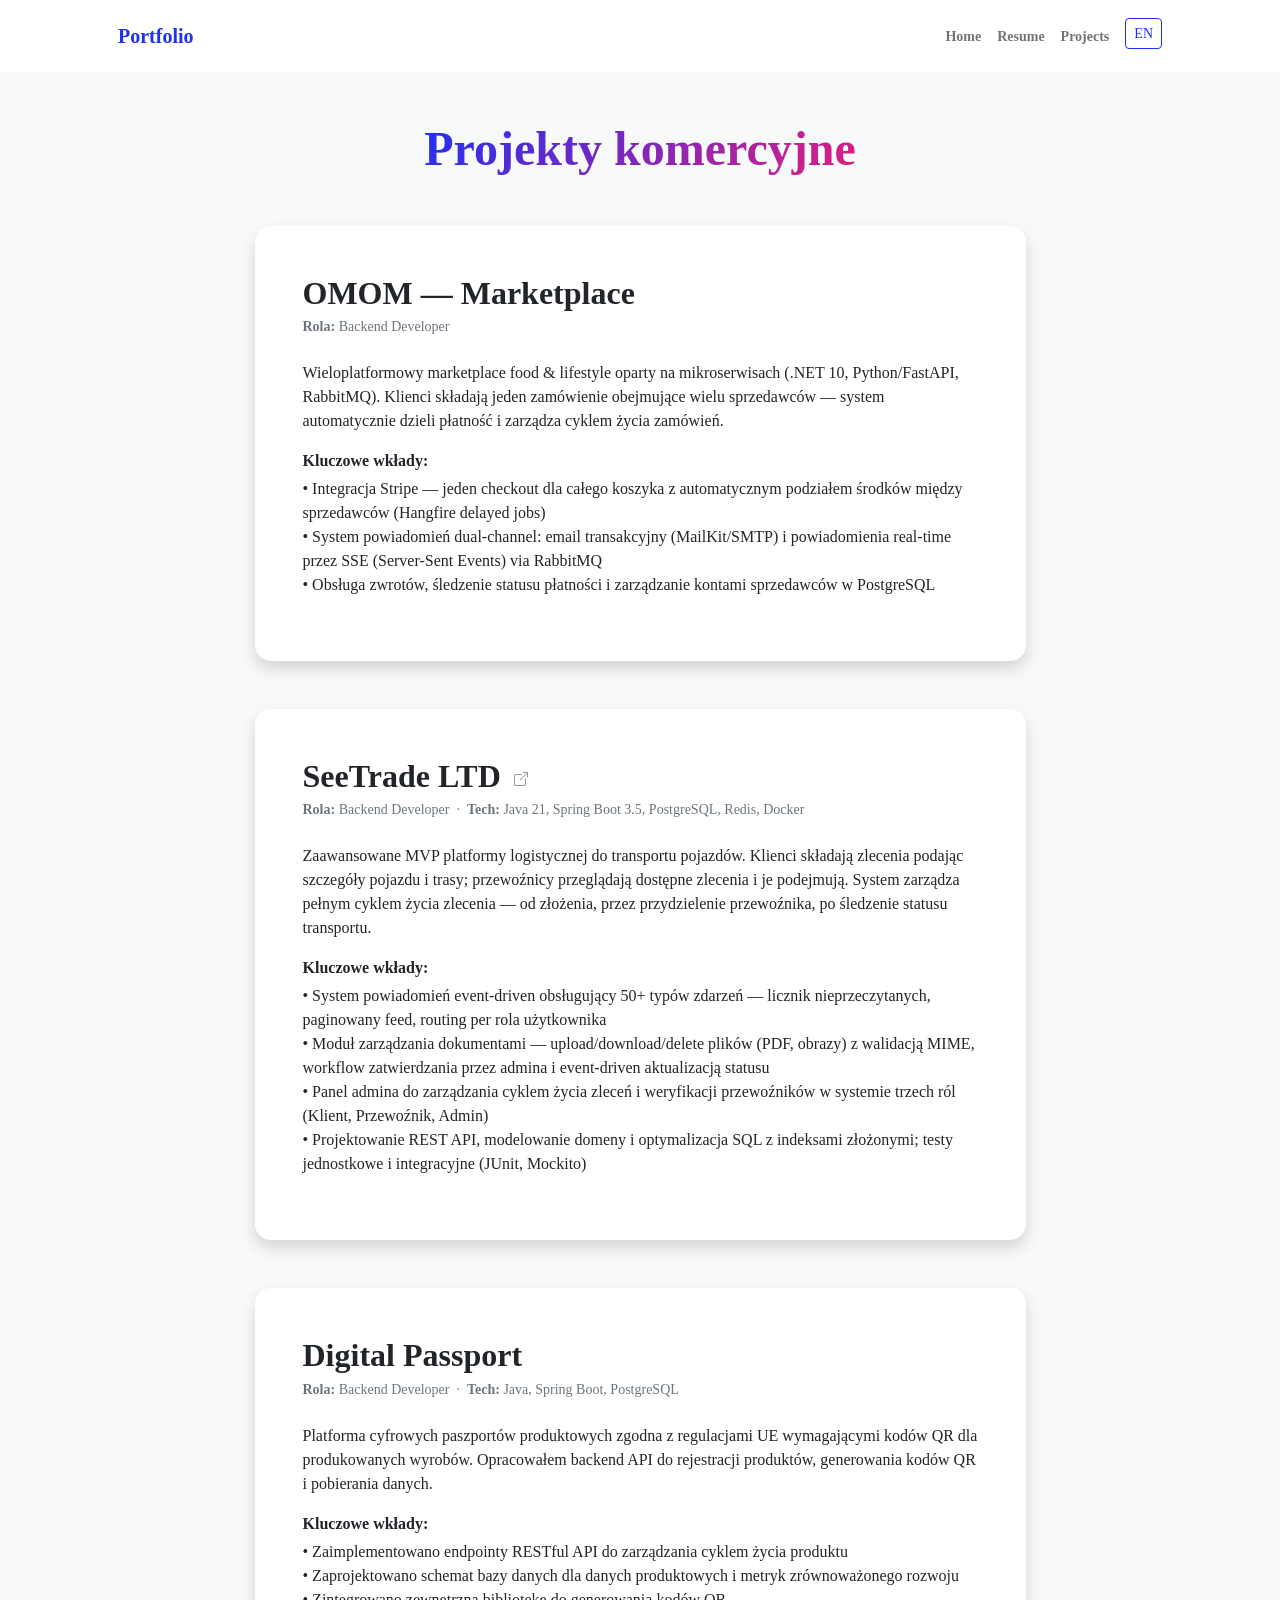
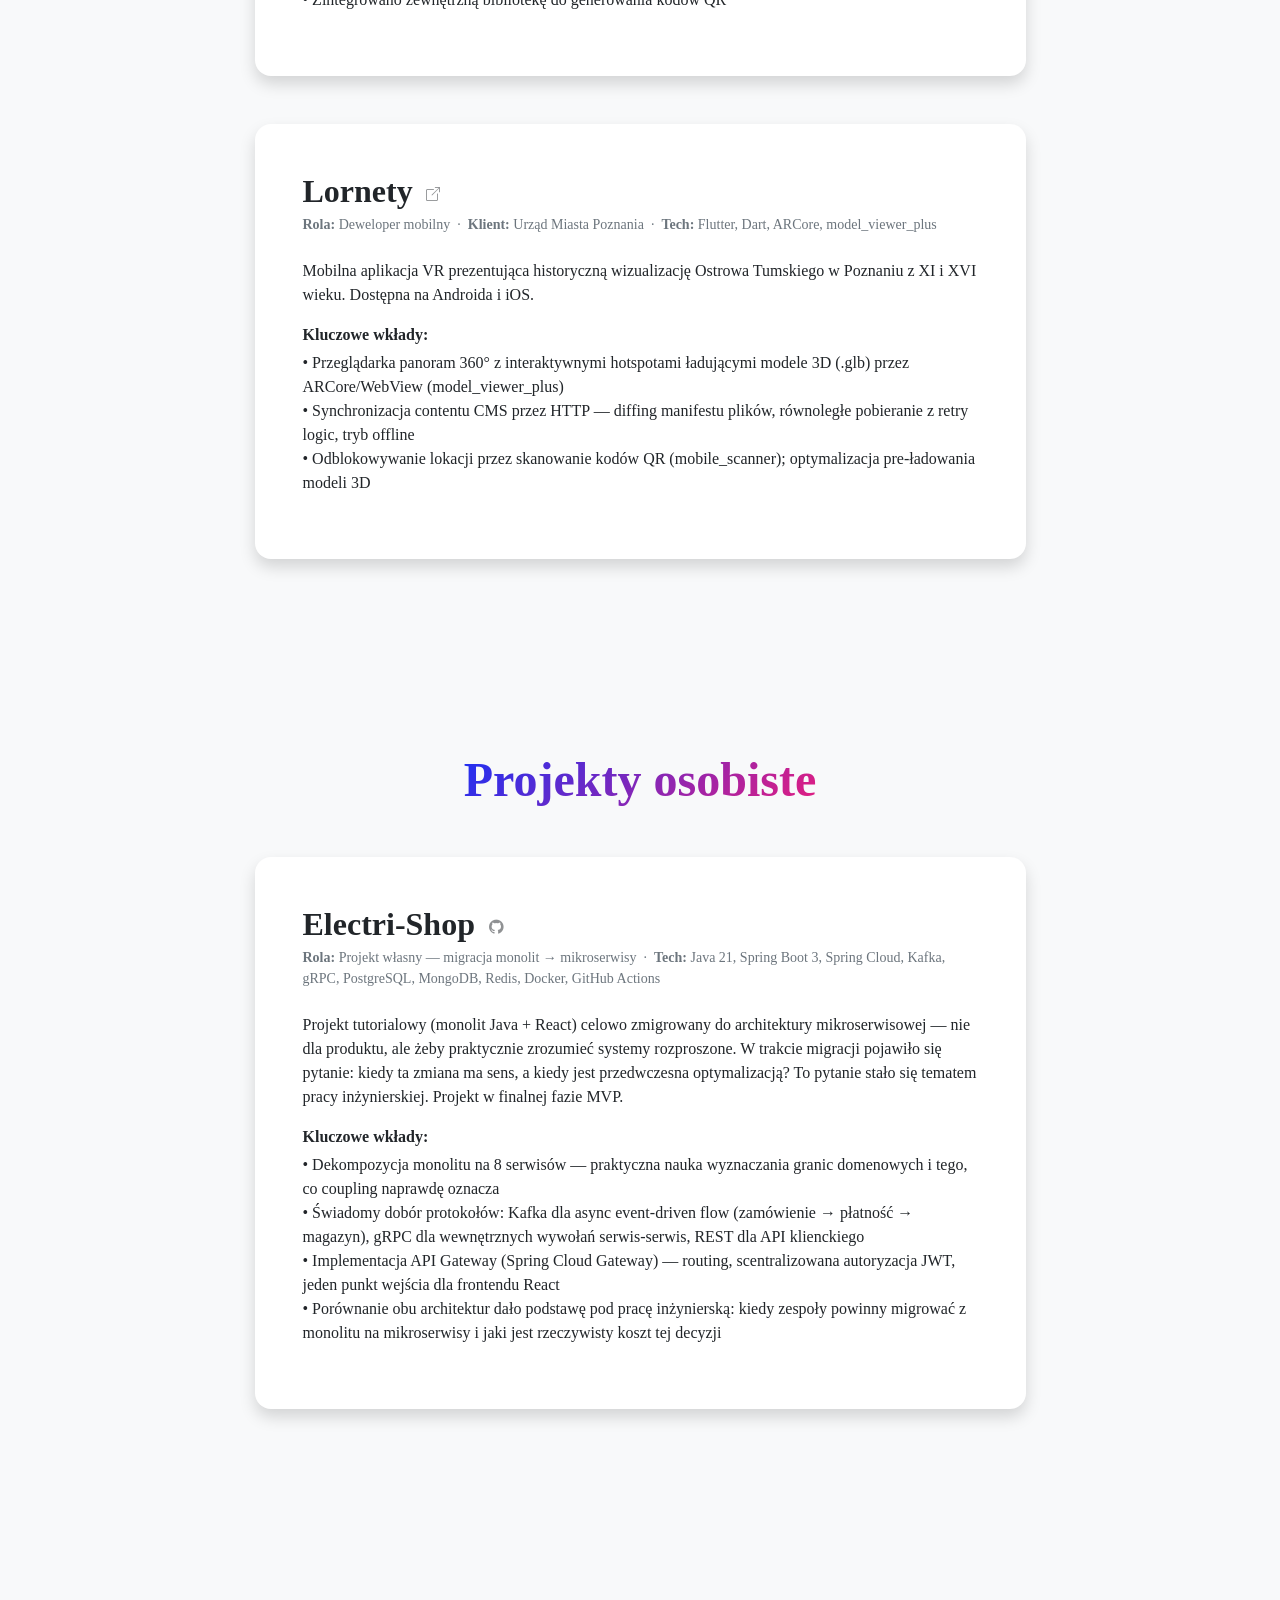
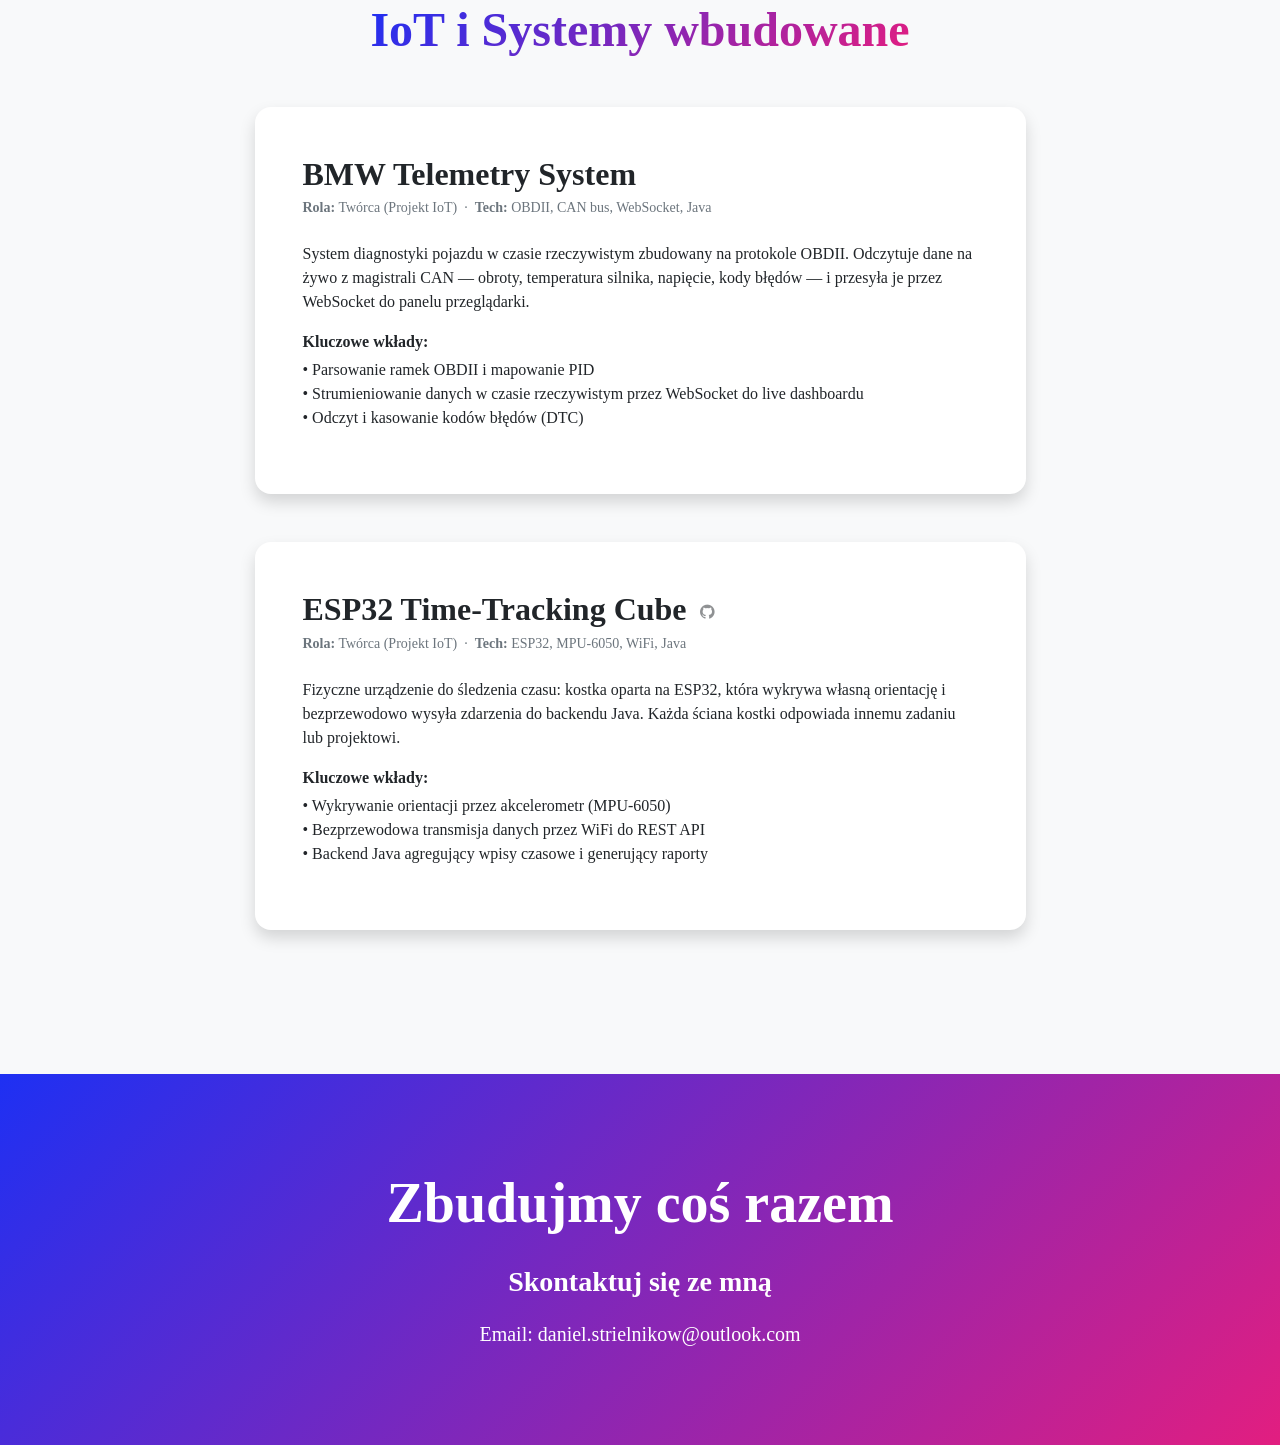
==== commit bae14d98: "Modyfikacja portfolio" ====
--- a/projects.html
+++ b/projects.html
@@ -78,7 +78,7 @@
                             <p class="text-muted small mb-4">
                                 <strong data-i18n="label.role">Rola:</strong> <span data-i18n="st.role">Backend Developer</span>
                                 &nbsp;·&nbsp;
-                                <strong>Tech:</strong> Java 17, Spring Boot 3, PostgreSQL, Redis
+                                <strong>Tech:</strong> Java 21, Spring Boot 3.5, PostgreSQL, Redis, Docker
                             </p>
                             <p data-i18n="st.summary">Zaawansowane MVP platformy logistycznej do transportu pojazdów. Klienci składają zlecenia podając szczegóły pojazdu i trasy; przewoźnicy przeglądają dostępne zlecenia i je podejmują. System zarządza pełnym cyklem życia zlecenia — od złożenia, przez przydzielenie przewoźnika, po śledzenie statusu transportu.</p>
                             <p class="fw-bold mb-1 mt-3" data-i18n="label.contrib">Kluczowe wkłady:</p>
@@ -119,7 +119,7 @@
                                 &nbsp;·&nbsp;
                                 <strong data-i18n="label.client">Klient:</strong> <span data-i18n="ln.client">Urząd Miasta Poznania</span>
                                 &nbsp;·&nbsp;
-                                <strong>Tech:</strong> Flutter, Unity for VR
+                                <strong>Tech:</strong> Flutter, Dart, ARCore, model_viewer_plus
                             </p>
                             <p data-i18n="ln.desc">Mobilna aplikacja VR prezentująca historyczną wizualizację Ostrowa Tumskiego w Poznaniu z XI i XVI wieku. Dostępna na Androida i iOS.</p>
                             <p class="fw-bold mb-1 mt-3" data-i18n="label.contrib">Kluczowe wkłady:</p>
